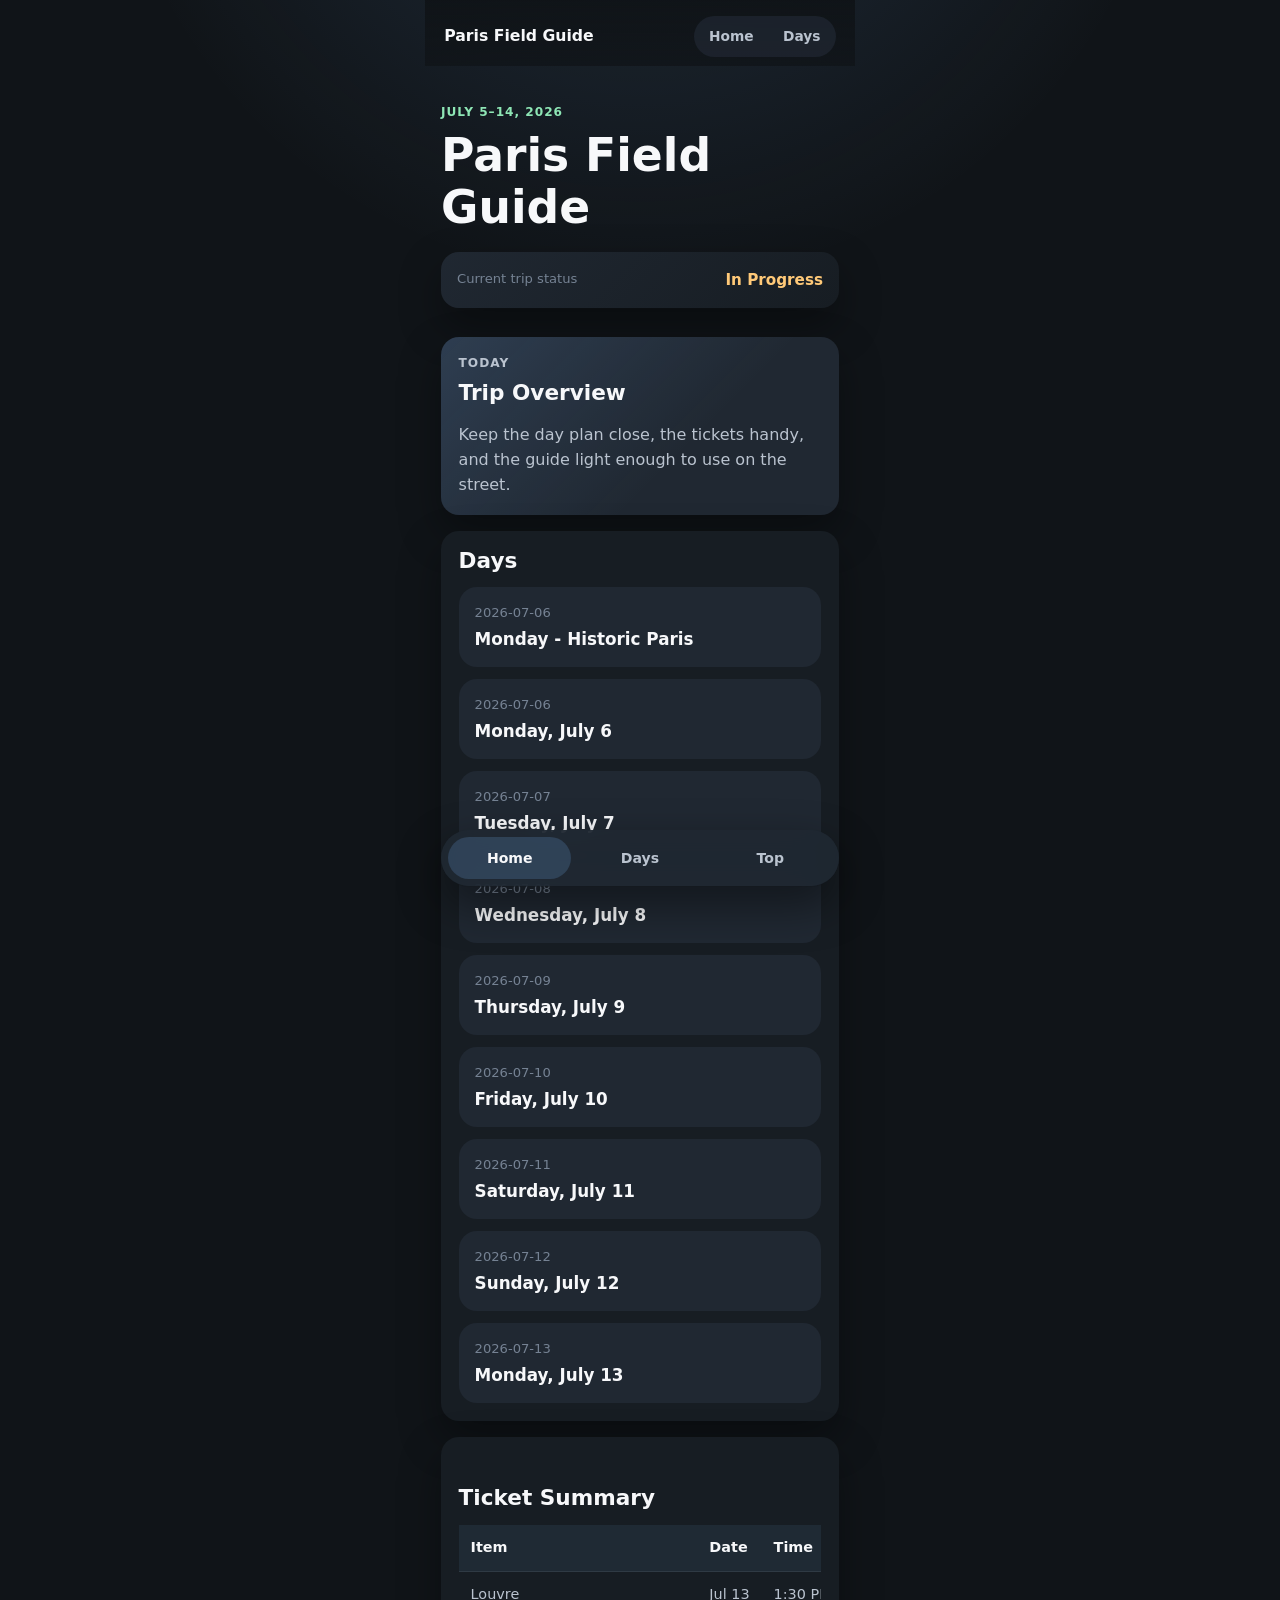
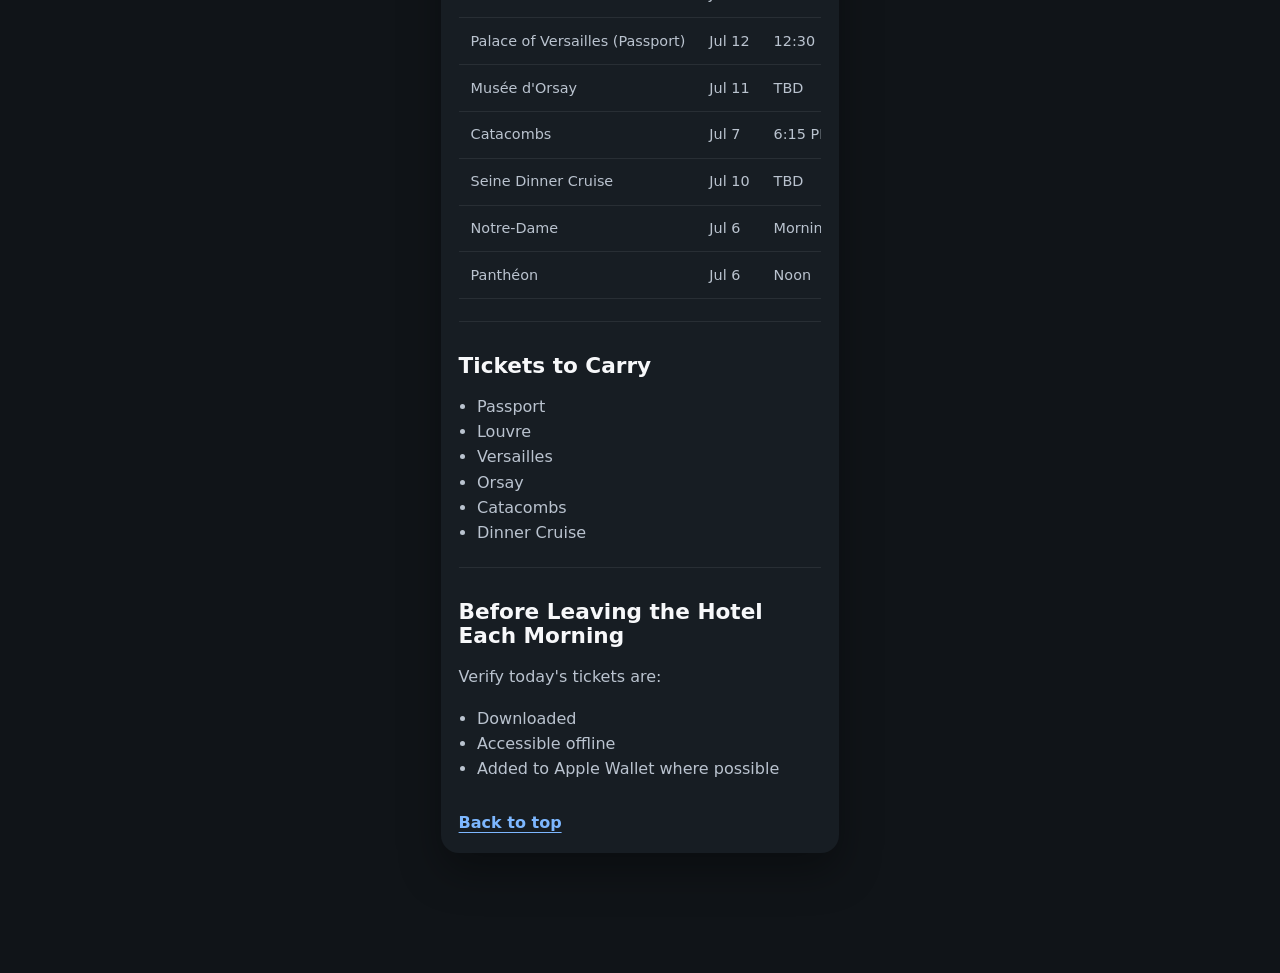
==== docs/index.html @ 7fad208c "Generate first mobile-first Field Guide website" ====
<!doctype html>
<html lang="en">
  <head>
    <meta charset="utf-8">
    <meta name="viewport" content="width=device-width, initial-scale=1">
    <title>Paris Field Guide</title>
    <link rel="stylesheet" href="assets/style.css">
  </head>
  <body>
    <header class="site-header">
      <a class="brand" href="index.html">Paris Field Guide</a>
      <nav class="top-nav" aria-label="Primary">
        <a href="index.html">Home</a>
        <a href="index.html#days">Days</a>
      </nav>
    </header>

    <main class="site-main">
<section id="top" class="home-hero">
  <p class="eyebrow">July 5–14, 2026</p>
  <h1>Paris Field Guide</h1>
  <div class="status-card">
    <span>Current trip status</span>
    <strong>In Progress</strong>
  </div>
</section>

<section class="today-card" aria-labelledby="today-heading">
  <p class="eyebrow">Today</p>
  <h2 id="today-heading">Trip Overview</h2>
  <p>Keep the day plan close, the tickets handy, and the guide light enough to use on the street.</p>
</section>

<section id="days" class="panel">
  <div class="section-heading">
    <h2>Days</h2>
  </div>
  <ol class="day-list">
    <li>
      <a class="day-link" href="days/2026-07-05.html">
        <span>2026-07-06</span>
        <strong>Monday - Historic Paris</strong>
      </a>
    </li>
    <li>
      <a class="day-link" href="days/2026-07-06.html">
        <span>2026-07-06</span>
        <strong>Monday, July 6</strong>
      </a>
    </li>
    <li>
      <a class="day-link" href="days/2026-07-07.html">
        <span>2026-07-07</span>
        <strong>Tuesday, July 7</strong>
      </a>
    </li>
    <li>
      <a class="day-link" href="days/2026-07-08.html">
        <span>2026-07-08</span>
        <strong>Wednesday, July 8</strong>
      </a>
    </li>
    <li>
      <a class="day-link" href="days/2026-07-09.html">
        <span>2026-07-09</span>
        <strong>Thursday, July 9</strong>
      </a>
    </li>
    <li>
      <a class="day-link" href="days/2026-07-10.html">
        <span>2026-07-10</span>
        <strong>Friday, July 10</strong>
      </a>
    </li>
    <li>
      <a class="day-link" href="days/2026-07-11.html">
        <span>2026-07-11</span>
        <strong>Saturday, July 11</strong>
      </a>
    </li>
    <li>
      <a class="day-link" href="days/2026-07-12.html">
        <span>2026-07-12</span>
        <strong>Sunday, July 12</strong>
      </a>
    </li>
    <li>
      <a class="day-link" href="days/2026-07-13.html">
        <span>2026-07-13</span>
        <strong>Monday, July 13</strong>
      </a>
    </li>
  </ol>
</section>

<section class="panel ticket-summary" aria-labelledby="ticket-summary-heading">
  <div class="section-heading">
    <h2 id="ticket-summary-heading">Ticket Summary</h2>
  </div>
  <h1>Tickets</h1>
<table>
<thead>
<tr>
<th>Item</th>
<th>Date</th>
<th>Time</th>
<th>Status</th>
<th>Notes</th>
</tr>
</thead>
<tbody>
<tr>
<td>Louvre</td>
<td>Jul 13</td>
<td>1:30 PM</td>
<td>✅ Purchased</td>
<td></td>
</tr>
<tr>
<td>Palace of Versailles (Passport)</td>
<td>Jul 12</td>
<td>12:30 PM</td>
<td>✅ Purchased</td>
<td></td>
</tr>
<tr>
<td>Musée d'Orsay</td>
<td>Jul 11</td>
<td>TBD</td>
<td>✅ Purchased</td>
<td></td>
</tr>
<tr>
<td>Catacombs</td>
<td>Jul 7</td>
<td>6:15 PM</td>
<td>✅ Purchased</td>
<td></td>
</tr>
<tr>
<td>Seine Dinner Cruise</td>
<td>Jul 10</td>
<td>TBD</td>
<td>✅ Purchased</td>
<td>Non-refundable</td>
</tr>
<tr>
<td>Notre-Dame</td>
<td>Jul 6</td>
<td>Morning</td>
<td>⏳ Reserve if available</td>
<td>Free reservation opens closer to visit</td>
</tr>
<tr>
<td>Panthéon</td>
<td>Jul 6</td>
<td>Noon</td>
<td>⏳ Optional</td>
<td>Can purchase online or on arrival</td>
</tr>
</tbody>
</table>
<hr />
<h2>Tickets to Carry</h2>
<ul>
<li>Passport</li>
<li>Louvre</li>
<li>Versailles</li>
<li>Orsay</li>
<li>Catacombs</li>
<li>Dinner Cruise</li>
</ul>
<hr />
<h2>Before Leaving the Hotel Each Morning</h2>
<p>Verify today's tickets are:</p>
<ul>
<li>Downloaded</li>
<li>Accessible offline</li>
<li>Added to Apple Wallet where possible</li>
</ul>

  <a class="text-link" href="#top">Back to top</a>
</section>
    </main>

    <nav class="bottom-nav" aria-label="Bottom navigation">
      <a href="index.html" aria-current="page">
        <span>Home</span>
      </a>
      <a href="index.html#days">
        <span>Days</span>
      </a>
      <a href="#top">Top</a>
    </nav>
  </body>
</html>
---- docs/assets/style.css ----
:root {
  color-scheme: dark;
  --background: #101418;
  --surface: #171D23;
  --surface-elevated: #202832;
  --text: #F7F8FA;
  --secondary: #BAC3CF;
  --muted: #758293;
  --accent: #7DB7FF;
  --green: #8EE6B5;
  --orange: #FFC978;
  --hairline: rgba(186, 195, 207, 0.1);
  --shadow: rgba(0, 0, 0, 0.34);
}

* {
  box-sizing: border-box;
}

html {
  background: var(--background);
  color: var(--text);
  font-family: Inter, system-ui, -apple-system, BlinkMacSystemFont, "Segoe UI", sans-serif;
  letter-spacing: 0;
}

body {
  margin: 0;
  min-height: 100vh;
  background:
    radial-gradient(circle at 50% -12rem, rgba(125, 183, 255, 0.18), transparent 26rem),
    var(--background);
  color: var(--text);
  line-height: 1.58;
}

a {
  color: var(--accent);
  text-decoration-thickness: 0.08em;
  text-underline-offset: 0.22em;
}

a:hover {
  color: var(--text);
}

.site-header {
  position: sticky;
  top: 0;
  z-index: 10;
  display: flex;
  align-items: center;
  justify-content: space-between;
  gap: 1rem;
  width: min(100%, 430px);
  margin: 0 auto;
  padding: 1rem 1.2rem 0.6rem;
  background: linear-gradient(180deg, rgba(16, 20, 24, 0.98), rgba(16, 20, 24, 0.78));
  backdrop-filter: blur(18px);
}

.brand {
  color: var(--text);
  font-size: 0.98rem;
  font-weight: 760;
  text-decoration: none;
}

.top-nav {
  display: flex;
  align-items: center;
  gap: 0.4rem;
  padding: 0.24rem;
  border-radius: 999px;
  background: rgba(32, 40, 50, 0.72);
}

.top-nav a {
  min-height: 2rem;
  padding: 0.36rem 0.72rem;
  border-radius: 999px;
  color: var(--secondary);
  font-size: 0.86rem;
  font-weight: 680;
  text-decoration: none;
}

.top-nav a:hover {
  background: rgba(125, 183, 255, 0.12);
  color: var(--text);
}

.site-main {
  width: min(100%, 430px);
  margin: 0 auto;
  padding: 0.9rem 1rem 6.5rem;
}

.home-hero {
  padding: 1.2rem 0 0.8rem;
}

.eyebrow {
  margin: 0 0 0.5rem;
  color: var(--green);
  font-size: 0.76rem;
  font-weight: 780;
  letter-spacing: 0.08em;
  text-transform: uppercase;
}

h1,
h2,
h3 {
  line-height: 1.12;
}

h1 {
  margin: 0;
  font-size: 2.85rem;
  letter-spacing: 0;
}

h2 {
  margin: 0 0 0.9rem;
  font-size: 1.35rem;
}

h3 {
  margin: 1.45rem 0 0.5rem;
  font-size: 1.05rem;
}

.status-card,
.today-card,
.panel,
.page {
  border-radius: 18px;
  background: var(--surface);
  box-shadow: 0 18px 42px var(--shadow);
}

.status-card {
  display: flex;
  align-items: center;
  justify-content: space-between;
  gap: 1rem;
  margin-top: 1.2rem;
  padding: 1rem;
  background: linear-gradient(135deg, rgba(32, 40, 50, 0.98), rgba(23, 29, 35, 0.98));
}

.status-card span,
.day-link span {
  color: var(--muted);
  font-size: 0.82rem;
}

.status-card strong {
  color: var(--orange);
  font-size: 0.95rem;
}

.today-card,
.panel,
.page {
  margin: 1rem 0;
  padding: 1.1rem;
}

.today-card {
  background:
    linear-gradient(135deg, rgba(125, 183, 255, 0.15), transparent 62%),
    var(--surface-elevated);
}

.today-card p:last-child {
  margin-bottom: 0;
}

.section-heading {
  display: flex;
  align-items: baseline;
  justify-content: space-between;
  gap: 1rem;
}

.day-list {
  display: grid;
  gap: 0.75rem;
  margin: 0;
  padding: 0;
  list-style: none;
}

.day-link {
  display: grid;
  gap: 0.2rem;
  min-height: 5rem;
  padding: 1rem;
  border-radius: 18px;
  background: var(--surface-elevated);
  color: var(--text);
  text-decoration: none;
}

.day-link strong {
  color: var(--text);
  font-size: 1.05rem;
  line-height: 1.25;
}

.day-link:hover {
  transform: translateY(-1px);
  background: rgba(32, 40, 50, 0.86);
}

.page {
  padding: 1.15rem;
}

.page-header {
  padding-bottom: 1rem;
}

.page-header h1 {
  font-size: 2.1rem;
}

.day-nav {
  display: grid;
  grid-template-columns: repeat(3, 1fr);
  gap: 0.55rem;
  margin: 0 0 1.15rem;
}

.day-nav a,
.day-nav span {
  min-height: 2.8rem;
  display: inline-flex;
  align-items: center;
  justify-content: center;
  border-radius: 999px;
  color: var(--text);
  font-size: 0.85rem;
  font-weight: 720;
  text-decoration: none;
}

.day-nav a {
  background: rgba(125, 183, 255, 0.14);
}

.day-nav span {
  color: var(--muted);
  background: rgba(117, 130, 147, 0.1);
}

.day-nav a:hover {
  background: rgba(125, 183, 255, 0.24);
}

.markdown-body,
.ticket-summary {
  overflow-wrap: anywhere;
}

.markdown-body h1 {
  margin-top: 0;
  font-size: 1.6rem;
}

.ticket-summary h1 {
  display: none;
}

.markdown-body h2,
.ticket-summary h2 {
  margin-top: 1.7rem;
  padding-top: 0.3rem;
}

.markdown-body p,
.markdown-body li,
.ticket-summary p,
.ticket-summary li,
.today-card p {
  color: var(--secondary);
}

.markdown-body strong,
.ticket-summary strong {
  color: var(--text);
}

.markdown-body ul,
.ticket-summary ul {
  padding-left: 1.15rem;
}

hr {
  height: 1px;
  margin: 1.35rem 0;
  border: 0;
  background: var(--hairline);
}

table {
  display: block;
  width: 100%;
  overflow-x: auto;
  border-collapse: separate;
  border-spacing: 0;
  font-size: 0.9rem;
}

th,
td {
  padding: 0.72rem 0.75rem;
  border-bottom: 1px solid var(--hairline);
  text-align: left;
  vertical-align: top;
  white-space: nowrap;
}

th {
  color: var(--text);
  font-weight: 740;
  background: rgba(125, 183, 255, 0.08);
}

td {
  color: var(--secondary);
}

blockquote {
  margin: 1rem 0;
  padding: 0.9rem 1rem;
  border-radius: 14px;
  color: var(--secondary);
  background: rgba(255, 201, 120, 0.1);
}

code {
  padding: 0.12rem 0.3rem;
  border-radius: 6px;
  background: rgba(186, 195, 207, 0.12);
  color: var(--text);
}

.text-link {
  display: inline-flex;
  margin-top: 0.8rem;
  font-weight: 720;
}

.bottom-nav {
  position: fixed;
  right: 0.85rem;
  bottom: 0.85rem;
  left: 0.85rem;
  z-index: 20;
  display: grid;
  grid-template-columns: repeat(3, 1fr);
  gap: 0.45rem;
  width: min(398px, calc(100% - 1.7rem));
  margin: 0 auto;
  padding: 0.45rem;
  border-radius: 999px;
  background: rgba(32, 40, 50, 0.9);
  box-shadow: 0 18px 45px rgba(0, 0, 0, 0.46);
  backdrop-filter: blur(18px);
}

.bottom-nav a {
  min-height: 2.65rem;
  display: inline-flex;
  align-items: center;
  justify-content: center;
  border-radius: 999px;
  color: var(--secondary);
  font-size: 0.88rem;
  font-weight: 760;
  text-decoration: none;
}

.bottom-nav a:hover,
.bottom-nav a[aria-current="page"] {
  background: rgba(125, 183, 255, 0.18);
  color: var(--text);
}

@media (min-width: 720px) {
  body {
    background:
      radial-gradient(circle at 50% -16rem, rgba(125, 183, 255, 0.16), transparent 34rem),
      var(--background);
  }

  .site-header,
  .site-main {
    width: min(430px, 100%);
  }

  .site-main {
    padding-top: 1.1rem;
  }
}
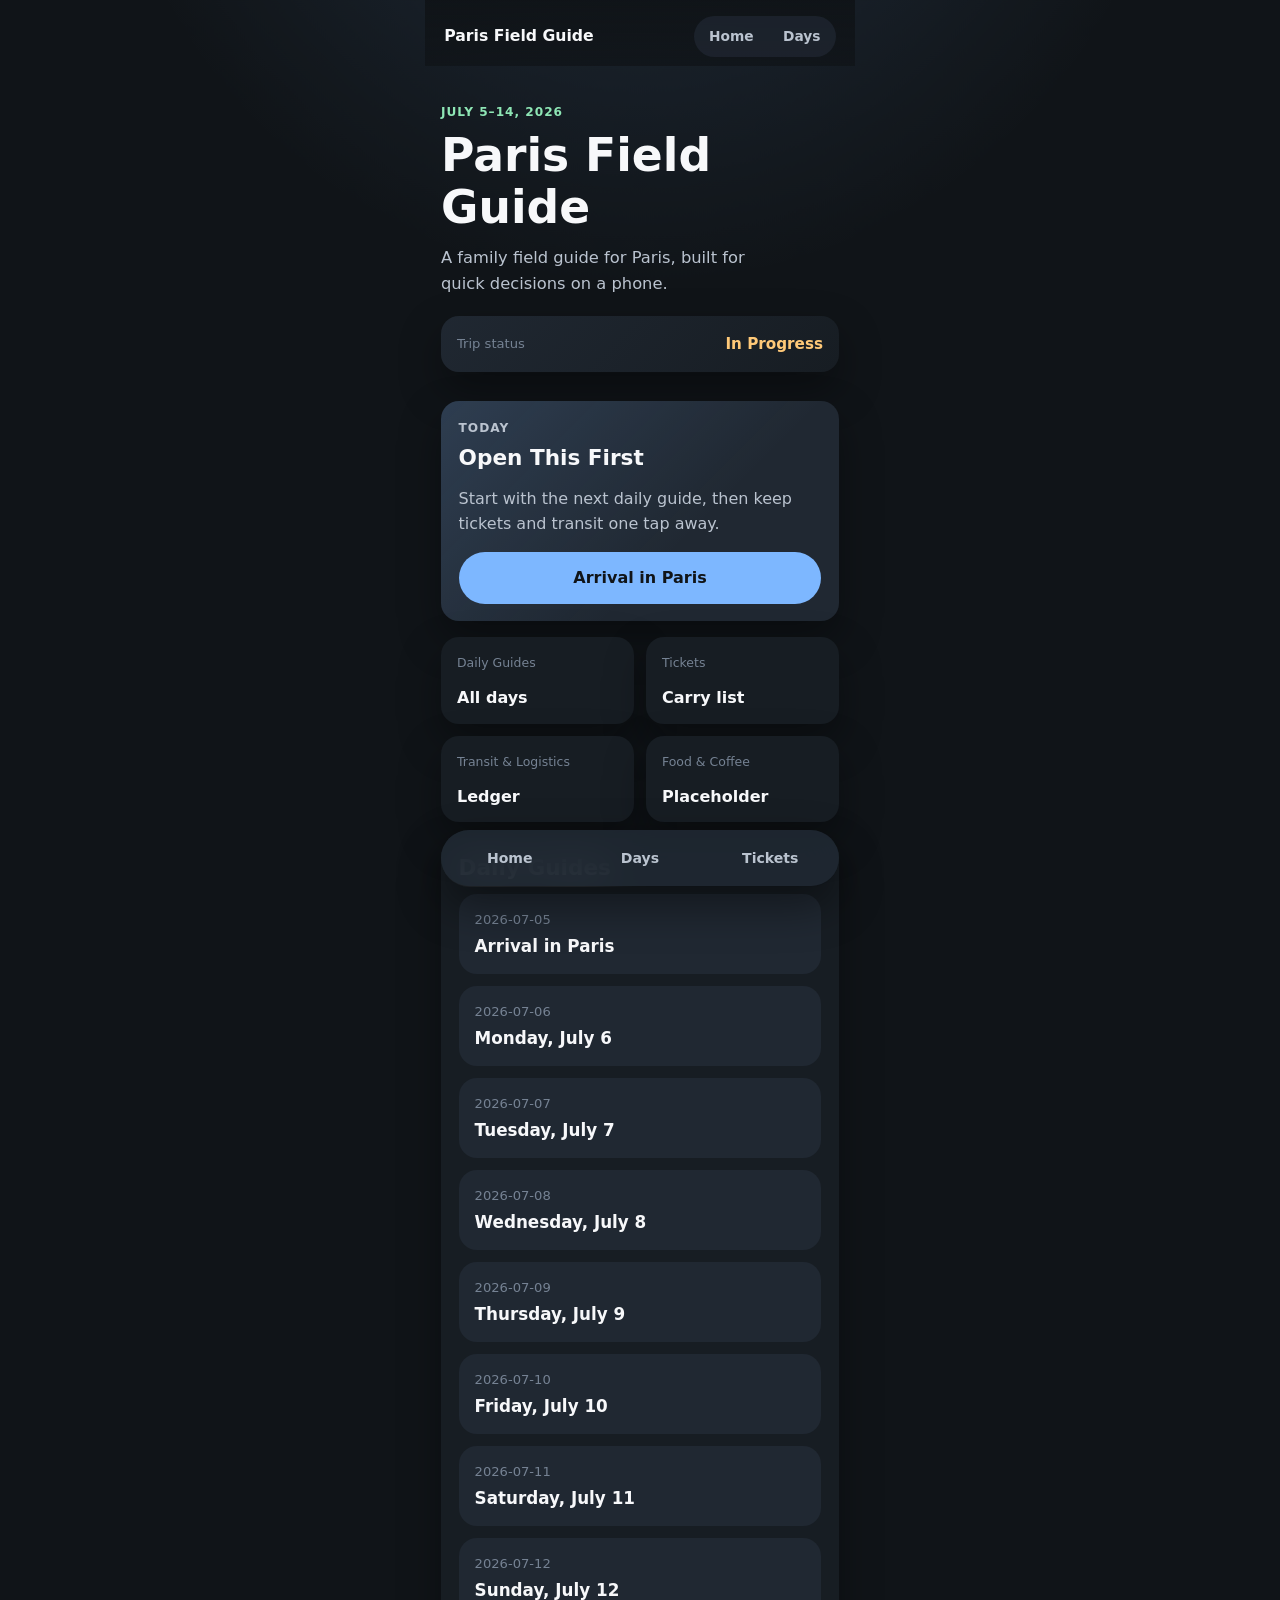
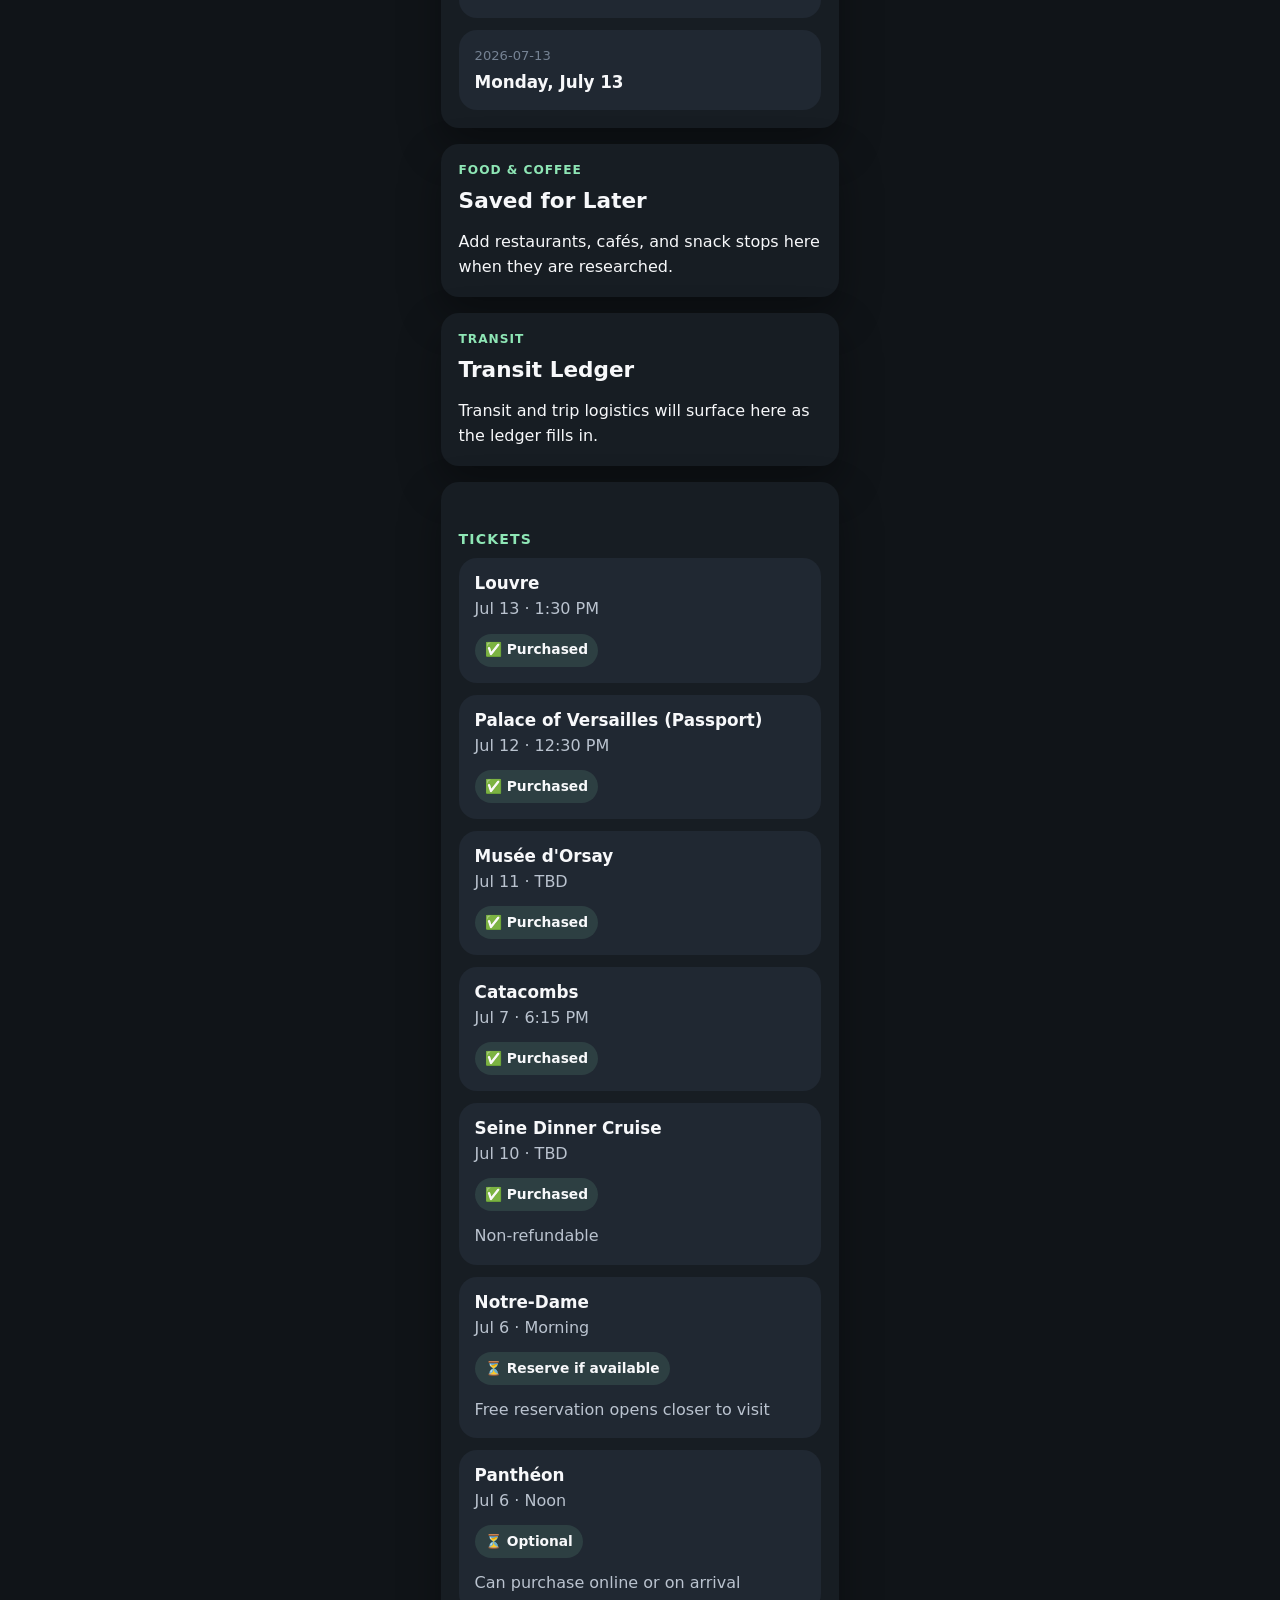
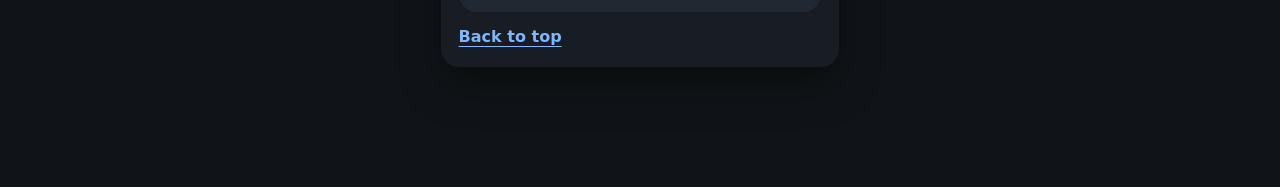
==== commit 7e65a3d7: "Stabilize July 6 field guide layout" ====
--- a/docs/index.html
+++ b/docs/index.html
@@ -4,14 +4,23 @@
     <meta charset="utf-8">
     <meta name="viewport" content="width=device-width, initial-scale=1">
     <title>Paris Field Guide</title>
-    <link rel="stylesheet" href="assets/style.css">
+    <link rel="stylesheet" href="assets/css/style.css">
   </head>
+
   <body>
     <header class="site-header">
       <a class="brand" href="index.html">Paris Field Guide</a>
+
       <nav class="top-nav" aria-label="Primary">
-        <a href="index.html">Home</a>
-        <a href="index.html#days">Days</a>
+        <a href="index.html"
+>
+          Home
+        </a>
+
+        <a href="index.html#days"
+>
+          Days
+        </a>
       </nav>
     </header>
 
@@ -19,27 +28,48 @@
 <section id="top" class="home-hero">
   <p class="eyebrow">July 5–14, 2026</p>
   <h1>Paris Field Guide</h1>
-  <div class="status-card">
-    <span>Current trip status</span>
+  <p class="hero-copy">A family field guide for Paris, built for quick decisions on a phone.</p>
+  <div class="status-card" aria-label="Current trip status">
+    <span>Trip status</span>
     <strong>In Progress</strong>
   </div>
 </section>
 
-<section class="today-card" aria-labelledby="today-heading">
+<section id="today" class="today-card" aria-labelledby="today-heading">
   <p class="eyebrow">Today</p>
-  <h2 id="today-heading">Trip Overview</h2>
-  <p>Keep the day plan close, the tickets handy, and the guide light enough to use on the street.</p>
+  <h2 id="today-heading">Open This First</h2>
+  <p>Start with the next daily guide, then keep tickets and transit one tap away.</p>
+  <a class="primary-action" href="days/2026-07-05.html">Arrival in Paris</a>
+</section>
+
+<section class="quick-grid" aria-label="Guide shortcuts">
+  <a class="quick-card" href="#days">
+    <span>Daily Guides</span>
+    <strong>All days</strong>
+  </a>
+  <a class="quick-card" href="#tickets">
+    <span>Tickets</span>
+    <strong>Carry list</strong>
+  </a>
+  <a class="quick-card" href="#transit">
+    <span>Transit & Logistics</span>
+    <strong>Ledger</strong>
+  </a>
+  <a class="quick-card" href="#food-coffee">
+    <span>Food & Coffee</span>
+    <strong>Placeholder</strong>
+  </a>
 </section>
 
 <section id="days" class="panel">
   <div class="section-heading">
-    <h2>Days</h2>
+    <h2>Daily Guides</h2>
   </div>
   <ol class="day-list">
     <li>
       <a class="day-link" href="days/2026-07-05.html">
-        <span>2026-07-06</span>
-        <strong>Monday - Historic Paris</strong>
+        <span>2026-07-05</span>
+        <strong>Arrival in Paris</strong>
       </a>
     </li>
     <li>
@@ -93,104 +123,95 @@
   </ol>
 </section>
 
-<section class="panel ticket-summary" aria-labelledby="ticket-summary-heading">
+<section id="food-coffee" class="panel placeholder-panel" aria-labelledby="food-coffee-heading">
+  <p class="eyebrow">Food & Coffee</p>
+  <h2 id="food-coffee-heading">Saved for Later</h2>
+  <p>Add restaurants, cafés, and snack stops here when they are researched.</p>
+</section>
+
+<section id="transit" class="panel placeholder-panel" aria-labelledby="transit-heading">
+  <p class="eyebrow">Transit</p>
+  <h2 id="transit-heading">Transit Ledger</h2>
+  <p>Transit and trip logistics will surface here as the ledger fills in.</p>
+</section>
+
+<section id="tickets" class="panel ticket-summary" aria-labelledby="ticket-summary-heading">
   <div class="section-heading">
-    <h2 id="ticket-summary-heading">Ticket Summary</h2>
-  </div>
-  <h1>Tickets</h1>
-<table>
-<thead>
-<tr>
-<th>Item</th>
-<th>Date</th>
-<th>Time</th>
-<th>Status</th>
-<th>Notes</th>
-</tr>
-</thead>
-<tbody>
-<tr>
-<td>Louvre</td>
-<td>Jul 13</td>
-<td>1:30 PM</td>
-<td>✅ Purchased</td>
-<td></td>
-</tr>
-<tr>
-<td>Palace of Versailles (Passport)</td>
-<td>Jul 12</td>
-<td>12:30 PM</td>
-<td>✅ Purchased</td>
-<td></td>
-</tr>
-<tr>
-<td>Musée d'Orsay</td>
-<td>Jul 11</td>
-<td>TBD</td>
-<td>✅ Purchased</td>
-<td></td>
-</tr>
-<tr>
-<td>Catacombs</td>
-<td>Jul 7</td>
-<td>6:15 PM</td>
-<td>✅ Purchased</td>
-<td></td>
-</tr>
-<tr>
-<td>Seine Dinner Cruise</td>
-<td>Jul 10</td>
-<td>TBD</td>
-<td>✅ Purchased</td>
-<td>Non-refundable</td>
-</tr>
-<tr>
-<td>Notre-Dame</td>
-<td>Jul 6</td>
-<td>Morning</td>
-<td>⏳ Reserve if available</td>
-<td>Free reservation opens closer to visit</td>
-</tr>
-<tr>
-<td>Panthéon</td>
-<td>Jul 6</td>
-<td>Noon</td>
-<td>⏳ Optional</td>
-<td>Can purchase online or on arrival</td>
-</tr>
-</tbody>
-</table>
-<hr />
-<h2>Tickets to Carry</h2>
-<ul>
-<li>Passport</li>
-<li>Louvre</li>
-<li>Versailles</li>
-<li>Orsay</li>
-<li>Catacombs</li>
-<li>Dinner Cruise</li>
-</ul>
-<hr />
-<h2>Before Leaving the Hotel Each Morning</h2>
-<p>Verify today's tickets are:</p>
-<ul>
-<li>Downloaded</li>
-<li>Accessible offline</li>
-<li>Added to Apple Wallet where possible</li>
-</ul>
-
+    <h2 id="ticket-summary-heading">Tickets</h2>
+  </div>
+  <div class="ticket-list">
+    <article class="ticket-card">
+      <div>
+        <h3>Louvre</h3>
+        <p>Jul 13 · 1:30 PM</p>
+      </div>
+      <strong>✅ Purchased</strong>
+    </article>
+    <article class="ticket-card">
+      <div>
+        <h3>Palace of Versailles (Passport)</h3>
+        <p>Jul 12 · 12:30 PM</p>
+      </div>
+      <strong>✅ Purchased</strong>
+    </article>
+    <article class="ticket-card">
+      <div>
+        <h3>Musée d&#39;Orsay</h3>
+        <p>Jul 11 · TBD</p>
+      </div>
+      <strong>✅ Purchased</strong>
+    </article>
+    <article class="ticket-card">
+      <div>
+        <h3>Catacombs</h3>
+        <p>Jul 7 · 6:15 PM</p>
+      </div>
+      <strong>✅ Purchased</strong>
+    </article>
+    <article class="ticket-card">
+      <div>
+        <h3>Seine Dinner Cruise</h3>
+        <p>Jul 10 · TBD</p>
+      </div>
+      <strong>✅ Purchased</strong>
+      <p class="ticket-note">Non-refundable</p>
+    </article>
+    <article class="ticket-card">
+      <div>
+        <h3>Notre-Dame</h3>
+        <p>Jul 6 · Morning</p>
+      </div>
+      <strong>⏳ Reserve if available</strong>
+      <p class="ticket-note">Free reservation opens closer to visit</p>
+    </article>
+    <article class="ticket-card">
+      <div>
+        <h3>Panthéon</h3>
+        <p>Jul 6 · Noon</p>
+      </div>
+      <strong>⏳ Optional</strong>
+      <p class="ticket-note">Can purchase online or on arrival</p>
+    </article>
+  </div>
   <a class="text-link" href="#top">Back to top</a>
 </section>
     </main>
 
     <nav class="bottom-nav" aria-label="Bottom navigation">
-      <a href="index.html" aria-current="page">
+      <a href="index.html"
+>
         <span>Home</span>
       </a>
-      <a href="index.html#days">
+
+      <a href="index.html#days"
+>
         <span>Days</span>
       </a>
-      <a href="#top">Top</a>
+
+      <a href="index.html#tickets"
+>
+        <span>Tickets</span>
+      </a>
     </nav>
   </body>
 </html>
--- a/docs/assets/css/style.css
+++ b/docs/assets/css/style.css
@@ -0,0 +1,880 @@
+:root {
+  color-scheme: dark;
+  --background: #101418;
+  --surface: #171D23;
+  --surface-elevated: #202832;
+  --text: #F7F8FA;
+  --secondary: #BAC3CF;
+  --muted: #758293;
+  --accent: #7DB7FF;
+  --green: #8EE6B5;
+  --orange: #FFC978;
+  --error: #F26D6D;
+  --hairline: rgba(186, 195, 207, 0.1);
+  --shadow: rgba(0, 0, 0, 0.34);
+}
+
+* {
+  box-sizing: border-box;
+}
+
+html {
+  background: var(--background);
+  color: var(--text);
+  font-family: Inter, system-ui, -apple-system, BlinkMacSystemFont, "Segoe UI", sans-serif;
+  letter-spacing: 0;
+}
+
+body {
+  margin: 0;
+  min-height: 100vh;
+  background:
+    radial-gradient(circle at 50% -12rem, rgba(125, 183, 255, 0.18), transparent 26rem),
+    var(--background);
+  color: var(--text);
+  line-height: 1.58;
+}
+
+a,
+a:visited {
+  color: var(--accent);
+  text-decoration-thickness: 0.08em;
+  text-underline-offset: 0.22em;
+}
+
+a:hover,
+a:active {
+  color: var(--text);
+}
+
+.site-header {
+  position: sticky;
+  top: 0;
+  z-index: 10;
+  display: flex;
+  align-items: center;
+  justify-content: space-between;
+  gap: 1rem;
+  width: min(100%, 430px);
+  margin: 0 auto;
+  padding: 1rem 1.2rem 0.6rem;
+  background: linear-gradient(180deg, rgba(16, 20, 24, 0.98), rgba(16, 20, 24, 0.78));
+  backdrop-filter: blur(18px);
+}
+
+.brand {
+  color: var(--text);
+  font-size: 0.98rem;
+  font-weight: 760;
+  text-decoration: none;
+}
+
+.top-nav {
+  display: none;
+  align-items: center;
+  gap: 0.4rem;
+  padding: 0.24rem;
+  border-radius: 999px;
+  background: rgba(32, 40, 50, 0.72);
+}
+
+.top-nav a {
+  min-height: 2rem;
+  padding: 0.36rem 0.72rem;
+  border-radius: 999px;
+  color: var(--secondary);
+  font-size: 0.86rem;
+  font-weight: 680;
+  text-decoration: none;
+}
+
+.top-nav a:hover {
+  background: rgba(125, 183, 255, 0.12);
+  color: var(--text);
+}
+
+.site-main {
+  width: min(100%, 430px);
+  margin: 0 auto;
+  padding: 0.9rem 1rem 6.5rem;
+}
+
+.home-hero {
+  padding: 1.2rem 0 0.8rem;
+}
+
+.hero-copy {
+  margin: 0.8rem 0 0;
+  max-width: 20rem;
+  color: var(--secondary);
+  font-size: 1.02rem;
+}
+
+.eyebrow {
+  margin: 0 0 0.5rem;
+  color: var(--green);
+  font-size: 0.76rem;
+  font-weight: 780;
+  letter-spacing: 0.08em;
+  text-transform: uppercase;
+}
+
+h1,
+h2,
+h3 {
+  line-height: 1.12;
+}
+
+h1 {
+  margin: 0;
+  font-size: 2.85rem;
+  letter-spacing: 0;
+}
+
+h2 {
+  margin: 0 0 0.9rem;
+  font-size: 1.35rem;
+}
+
+h3 {
+  margin: 1.45rem 0 0.5rem;
+  font-size: 1.05rem;
+}
+
+.status-card,
+.today-card,
+.panel,
+.page {
+  border-radius: 18px;
+  background: var(--surface);
+  box-shadow: 0 18px 42px var(--shadow);
+}
+
+.status-card {
+  display: flex;
+  align-items: center;
+  justify-content: space-between;
+  gap: 1rem;
+  margin-top: 1.2rem;
+  padding: 1rem;
+  background: linear-gradient(135deg, rgba(32, 40, 50, 0.98), rgba(23, 29, 35, 0.98));
+}
+
+.status-card span,
+.day-link span {
+  color: var(--muted);
+  font-size: 0.82rem;
+}
+
+.status-card strong {
+  color: var(--orange);
+  font-size: 0.95rem;
+}
+
+.today-card,
+.panel,
+.page {
+  margin: 1rem 0;
+  padding: 1.1rem;
+}
+
+.today-card {
+  background:
+    linear-gradient(135deg, rgba(125, 183, 255, 0.15), transparent 62%),
+    var(--surface-elevated);
+}
+
+.today-card p:last-child {
+  margin-bottom: 1rem;
+}
+
+.primary-action {
+  display: flex;
+  align-items: center;
+  justify-content: center;
+  min-height: 3.2rem;
+  margin-top: 1rem;
+  border-radius: 999px;
+  background: var(--accent);
+  color: #101418;
+  font-weight: 820;
+  text-decoration: none;
+}
+
+.primary-action:hover {
+  color: #101418;
+  filter: brightness(1.06);
+}
+
+.quick-grid {
+  display: grid;
+  grid-template-columns: repeat(2, minmax(0, 1fr));
+  gap: 0.75rem;
+  margin: 1rem 0;
+}
+
+.quick-card {
+  display: grid;
+  gap: 0.2rem;
+  min-height: 5.4rem;
+  padding: 1rem;
+  border-radius: 18px;
+  background: var(--surface);
+  color: var(--text);
+  text-decoration: none;
+  box-shadow: 0 18px 42px var(--shadow);
+}
+
+.quick-card span {
+  color: var(--muted);
+  font-size: 0.78rem;
+}
+
+.quick-card strong {
+  align-self: end;
+  font-size: 1rem;
+  line-height: 1.2;
+}
+
+.quick-card:hover {
+  background: var(--surface-elevated);
+}
+
+.section-heading {
+  display: flex;
+  align-items: baseline;
+  justify-content: space-between;
+  gap: 1rem;
+}
+
+.day-list {
+  display: grid;
+  gap: 0.75rem;
+  margin: 0;
+  padding: 0;
+  list-style: none;
+}
+
+.day-link {
+  display: grid;
+  gap: 0.2rem;
+  min-height: 5rem;
+  padding: 1rem;
+  border-radius: 18px;
+  background: var(--surface-elevated);
+  color: var(--text);
+  text-decoration: none;
+}
+
+.day-link strong {
+  color: var(--text);
+  font-size: 1.05rem;
+  line-height: 1.25;
+}
+
+.day-link:hover {
+  transform: translateY(-1px);
+  background: rgba(32, 40, 50, 0.86);
+}
+
+.page {
+  padding: 1.15rem;
+}
+
+.page-header {
+  padding-bottom: 1rem;
+}
+
+.page-header h1 {
+  font-size: 1.68rem;
+}
+
+.day-nav {
+  display: grid;
+  grid-template-columns: repeat(3, 1fr);
+  gap: 0.35rem;
+  margin: 0 0 0.75rem;
+}
+
+.day-nav a,
+.day-nav span {
+  min-height: 34px;
+  display: inline-flex;
+  align-items: center;
+  justify-content: center;
+  padding: 0 0.25rem;
+  border-radius: 8px;
+  color: var(--muted);
+  font-size: 0.72rem;
+  font-weight: 600;
+  text-decoration: none;
+}
+
+.day-nav a {
+    background: transparent;
+    border: 1px solid var(--hairline);
+}
+
+.day-nav a:hover {
+    background: rgba(125,183,255,.08);
+}
+
+.day-nav span {
+  color: var(--muted);
+  background: rgba(117, 130, 147, 0.06);
+}
+
+.day-nav a:hover {
+  background: rgba(125, 183, 255, 0.14);
+  color: var(--text);
+}
+
+.markdown-body,
+.ticket-summary {
+  overflow-wrap: anywhere;
+}
+
+.markdown-body h1 {
+  margin-top: 0;
+  font-size: 1.6rem;
+}
+
+.ticket-summary h1 {
+  display: none;
+}
+
+.placeholder-panel p:last-child {
+  margin-bottom: 0;
+}
+
+.ticket-list {
+  display: grid;
+  gap: 0.75rem;
+}
+
+.ticket-card {
+  display: grid;
+  gap: 0.75rem;
+  padding: 1rem;
+  border-radius: 18px;
+  background: var(--surface-elevated);
+}
+
+.ticket-card h3 {
+  margin: 0 0 0.2rem;
+}
+
+.ticket-card p {
+  margin: 0;
+  color: var(--muted);
+}
+
+.ticket-card > strong {
+  justify-self: start;
+  padding: 0.35rem 0.65rem;
+  border-radius: 999px;
+  background: rgba(142, 230, 181, 0.12);
+  color: var(--green);
+  font-size: 0.86rem;
+}
+
+.ticket-card .ticket-note {
+  color: var(--secondary);
+}
+
+.today-callout,
+.arrival-flow,
+.driver-card,
+.base-camp-card,
+.emergency-card {
+  margin: 0.85rem 0 1rem;
+  border-radius: 18px;
+  background: var(--surface-elevated);
+}
+
+.today-callout {
+  display: grid;
+  gap: 0.28rem;
+  padding: 0.15rem 0 0.15rem 0.85rem;
+  border-left: 0.18rem solid var(--green);
+  border-radius: 0;
+  background: transparent;
+}
+
+.today-callout strong {
+  color: var(--green);
+  font-size: 0.78rem;
+  font-weight: 820;
+  letter-spacing: 0.08em;
+  text-transform: uppercase;
+}
+
+.today-callout span {
+  color: var(--secondary);
+  line-height: 1.42;
+}
+
+.arrival-flow {
+  padding: 0.82rem 0.95rem;
+}
+
+.arrival-flow ol {
+  display: grid;
+  gap: 0.38rem;
+  margin: 0;
+  padding-left: 1.25rem;
+}
+
+.arrival-flow li {
+  padding-left: 0.1rem;
+}
+
+.driver-card {
+  display: grid;
+  gap: 0.34rem;
+  padding: 1.15rem;
+  background:
+    linear-gradient(135deg, rgba(125, 183, 255, 0.28), rgba(255, 201, 120, 0.08) 70%),
+    var(--surface-elevated);
+  box-shadow: inset 0 0 0 1px rgba(125, 183, 255, 0.24), 0 18px 36px var(--shadow);
+}
+
+.driver-card strong {
+  color: var(--text);
+  font-size: 1.18rem;
+  line-height: 1.2;
+}
+
+.driver-card span {
+  color: var(--secondary);
+  font-size: 1.02rem;
+  line-height: 1.25;
+}
+
+.base-camp-card {
+  display: grid;
+  overflow: hidden;
+}
+
+.kv-row {
+  display: grid;
+  gap: 0.18rem;
+  padding: 0.58rem 0.85rem;
+  border-bottom: 1px solid var(--hairline);
+}
+
+.kv-row:last-child {
+  border-bottom: 0;
+}
+
+.kv-key {
+  color: var(--muted);
+  font-size: 0.68rem;
+  font-weight: 820;
+  letter-spacing: 0.08em;
+  text-transform: uppercase;
+}
+
+.kv-value {
+  color: var(--text);
+  font-size: 0.96rem;
+  line-height: 1.3;
+}
+
+.kv-value a {
+  color: var(--accent);
+  font-weight: 720;
+  text-decoration: none;
+}
+
+.emergency-card {
+  display: grid;
+  gap: 0.2rem;
+  padding: 0.95rem 1rem;
+  border-left: 0.24rem solid var(--error);
+}
+
+.emergency-label {
+  color: var(--secondary);
+  font-size: 0.9rem;
+  line-height: 1.25;
+}
+
+.emergency-card strong {
+  color: var(--text);
+  font-size: 2.35rem;
+  font-weight: 860;
+  line-height: 1;
+}
+
+.emergency-note {
+  color: var(--muted);
+  font-size: 0.9rem;
+  line-height: 1.35;
+}
+
+.markdown-body h2,
+.ticket-summary h2 {
+  margin: 1.55rem 0 0.7rem;
+  padding-top: 0.45rem;
+  color: var(--green);
+  font-size: 0.88rem;
+  font-weight: 840;
+  letter-spacing: 0.08em;
+  text-transform: uppercase;
+}
+
+.markdown-body > h2:first-child {
+  margin: 1.35rem 0 0.85rem;
+  color: var(--text);
+  font-size: 1.4rem;
+  font-weight: 760;
+  letter-spacing: 0;
+  text-transform: none;
+}
+
+.markdown-body h3 {
+  margin: 1.1rem 0 0.55rem;
+  color: var(--text);
+  font-size: 1.28rem;
+  line-height: 1.16;
+}
+
+.markdown-body h3 + p {
+  display: inline-flex;
+  max-width: 100%;
+  margin: 0 0 0.65rem;
+  padding: 0.42rem 0.62rem;
+  border-radius: 999px;
+  background: rgba(125, 183, 255, 0.12);
+  color: var(--secondary);
+  font-size: 0.88rem;
+  line-height: 1.25;
+}
+
+.markdown-body h3 + p strong {
+  color: var(--text);
+}
+
+.markdown-body p {
+  margin: 0.72rem 0;
+}
+
+.markdown-body p,
+.markdown-body li,
+.ticket-summary p,
+.ticket-summary li,
+.today-card p {
+  color: var(--secondary);
+}
+
+.markdown-body strong,
+.ticket-summary strong {
+  color: var(--text);
+}
+
+.markdown-body ul,
+.ticket-summary ul {
+  padding-left: 1.15rem;
+}
+
+.markdown-body p:has(+ ul) {
+  margin: 0.9rem 0 0.45rem;
+  color: var(--muted);
+  font-size: 0.72rem;
+  font-weight: 820;
+  letter-spacing: 0.08em;
+  text-transform: uppercase;
+}
+
+.markdown-body ul:has(a) {
+  display: flex;
+  flex-wrap: wrap;
+  gap: 0.45rem;
+  margin: 0.45rem 0 0.85rem;
+  padding: 0;
+  list-style: none;
+}
+
+.markdown-body ul:has(a) li {
+  margin: 0;
+}
+
+.markdown-body ul:has(a) a {
+  display: inline-flex;
+  align-items: center;
+  min-height: 2.45rem;
+  padding: 0.48rem 0.72rem;
+  border-radius: 999px;
+  background: rgba(125, 183, 255, 0.13);
+  color: var(--text);
+  font-size: 0.86rem;
+  font-weight: 760;
+  line-height: 1.15;
+  text-decoration: none;
+}
+
+.markdown-body ul:has(a) a:hover {
+  background: rgba(125, 183, 255, 0.24);
+}
+
+.markdown-body p + ul:not(:has(a)) {
+  display: grid;
+  gap: 0.42rem;
+  margin: 0.45rem 0 0.95rem;
+  padding: 0.72rem 0.85rem;
+  border-radius: 16px;
+  background: rgba(32, 40, 50, 0.7);
+  list-style-position: inside;
+}
+
+.markdown-body p + ul:not(:has(a)) li {
+  color: var(--secondary);
+  line-height: 1.36;
+}
+
+.markdown-body p + ul:not(:has(a)) li::marker {
+  color: var(--accent);
+}
+
+.field-stop {
+  margin: 0.55rem 0 1rem;
+  color: var(--secondary);
+}
+
+.field-nav {
+  display: flex;
+  flex-wrap: wrap;
+  align-items: center;
+  gap: 0.35rem;
+  margin: 0 0 0.75rem;
+  color: var(--muted);
+  font-size: 0.9rem;
+  line-height: 1.35;
+}
+
+.field-nav a {
+  color: var(--accent);
+  font-weight: 680;
+  text-decoration: none;
+}
+
+.field-nav a:hover {
+  color: var(--text);
+}
+
+.field-orientation {
+  margin: 0 0 0.85rem;
+  color: var(--secondary);
+}
+
+.field-facts {
+  display: grid;
+  gap: 0.34rem;
+  margin: 0.85rem 0;
+}
+
+.field-facts {
+  display: grid;
+  gap: 0.75rem;
+  margin: 1rem 0;
+}
+
+.field-facts div {
+  display: grid;
+  grid-template-columns: 7rem 1fr;
+  gap: 1rem;
+  align-items: start;
+  padding: 0.65rem 0;
+  border-bottom: 1px solid var(--hairline);
+}
+
+.field-facts div:last-child {
+  border-bottom: 0;
+}
+
+.field-facts dt {
+  color: var(--muted);
+  font-size: 0.78rem;
+  font-weight: 800;
+  letter-spacing: .05em;
+  text-transform: uppercase;
+}
+
+.field-facts dd {
+  margin: 0;
+  color: var(--text);
+  font-weight: 600;
+  line-height: 1.45;
+}
+
+.field-notes {
+  margin: 0.9rem 0 0;
+  padding-top: 0.72rem;
+  border-top: 1px solid var(--hairline);
+}
+
+.field-notes strong,
+.field-next strong {
+  display: block;
+  color: var(--text);
+  font-weight: 760;
+}
+
+.field-notes p {
+  margin: 0.25rem 0 0;
+  color: var(--secondary);
+}
+
+.field-next {
+  display: grid;
+  grid-template-columns: max-content 1fr;
+  gap: 0.85rem;
+  margin-top: 0.9rem;
+  padding-top: 0.72rem;
+  border-top: 1px solid var(--hairline);
+}
+
+.field-next strong {
+  display: inline;
+}
+
+.field-next span {
+  color: var(--secondary);
+}
+
+hr {
+  height: 1px;
+  margin: 1.15rem 0;
+  border: 0;
+  background: var(--hairline);
+}
+
+table {
+  display: block;
+  width: 100%;
+  overflow-x: auto;
+  border-collapse: separate;
+  border-spacing: 0;
+  font-size: 0.9rem;
+}
+
+th,
+td {
+  padding: 0.72rem 0.75rem;
+  border-bottom: 1px solid var(--hairline);
+  text-align: left;
+  vertical-align: top;
+  white-space: nowrap;
+}
+
+th {
+  color: var(--text);
+  font-weight: 740;
+  background: rgba(125, 183, 255, 0.08);
+}
+
+td {
+  color: var(--secondary);
+}
+
+blockquote {
+  margin: 1rem 0;
+  padding: 0.9rem 1rem;
+  border-radius: 14px;
+  color: var(--secondary);
+  background: rgba(255, 201, 120, 0.1);
+}
+
+code {
+  padding: 0.12rem 0.3rem;
+  border-radius: 6px;
+  background: rgba(186, 195, 207, 0.12);
+  color: var(--text);
+}
+
+.text-link {
+  display: inline-flex;
+  margin-top: 0.8rem;
+  font-weight: 720;
+}
+
+.bottom-nav {
+  position: fixed;
+  right: 0.85rem;
+  bottom: 0.85rem;
+  left: 0.85rem;
+  z-index: 20;
+  display: grid;
+  grid-template-columns: repeat(3, 1fr);
+  gap: 0.45rem;
+  width: min(398px, calc(100% - 1.7rem));
+  margin: 0 auto;
+  padding: 0.45rem;
+  border-radius: 999px;
+  background: rgba(32, 40, 50, 0.9);
+  box-shadow: 0 18px 45px rgba(0, 0, 0, 0.46);
+  backdrop-filter: blur(18px);
+}
+
+.bottom-nav a {
+  min-height: 2.65rem;
+  display: inline-flex;
+  align-items: center;
+  justify-content: center;
+  border-radius: 999px;
+  color: var(--secondary);
+  font-size: 0.88rem;
+  font-weight: 760;
+  text-decoration: none;
+}
+
+.bottom-nav a:hover,
+.bottom-nav a[aria-current="page"] {
+  background: rgba(125, 183, 255, 0.18);
+  color: var(--text);
+}
+
+@media (min-width: 720px) {
+  body {
+    background:
+      radial-gradient(circle at 50% -16rem, rgba(125, 183, 255, 0.16), transparent 34rem),
+      var(--background);
+  }
+
+  .site-header,
+  .site-main {
+    width: min(430px, 100%);
+  }
+
+  .site-main {
+    padding-top: 1.1rem;
+  }
+
+  .top-nav {
+    display: flex;
+  }
+}
+
+.primary-action,
+.primary-action:link,
+.primary-action:visited,
+.primary-action:hover,
+.primary-action:active {
+  color: #101418 !important;
+  text-decoration: none !important;
+}
+
+.markdown-body h3 {
+  margin: 1.8rem 0 0.7rem;
+  color: var(--text);
+  font-size: 1.75rem;
+  font-weight: 860;
+  line-height: 1.08;
+  letter-spacing: -0.02em;
+}
+
+.field-next + h3,
+.field-next + p + h3 {
+  margin-top: 1rem;
+}
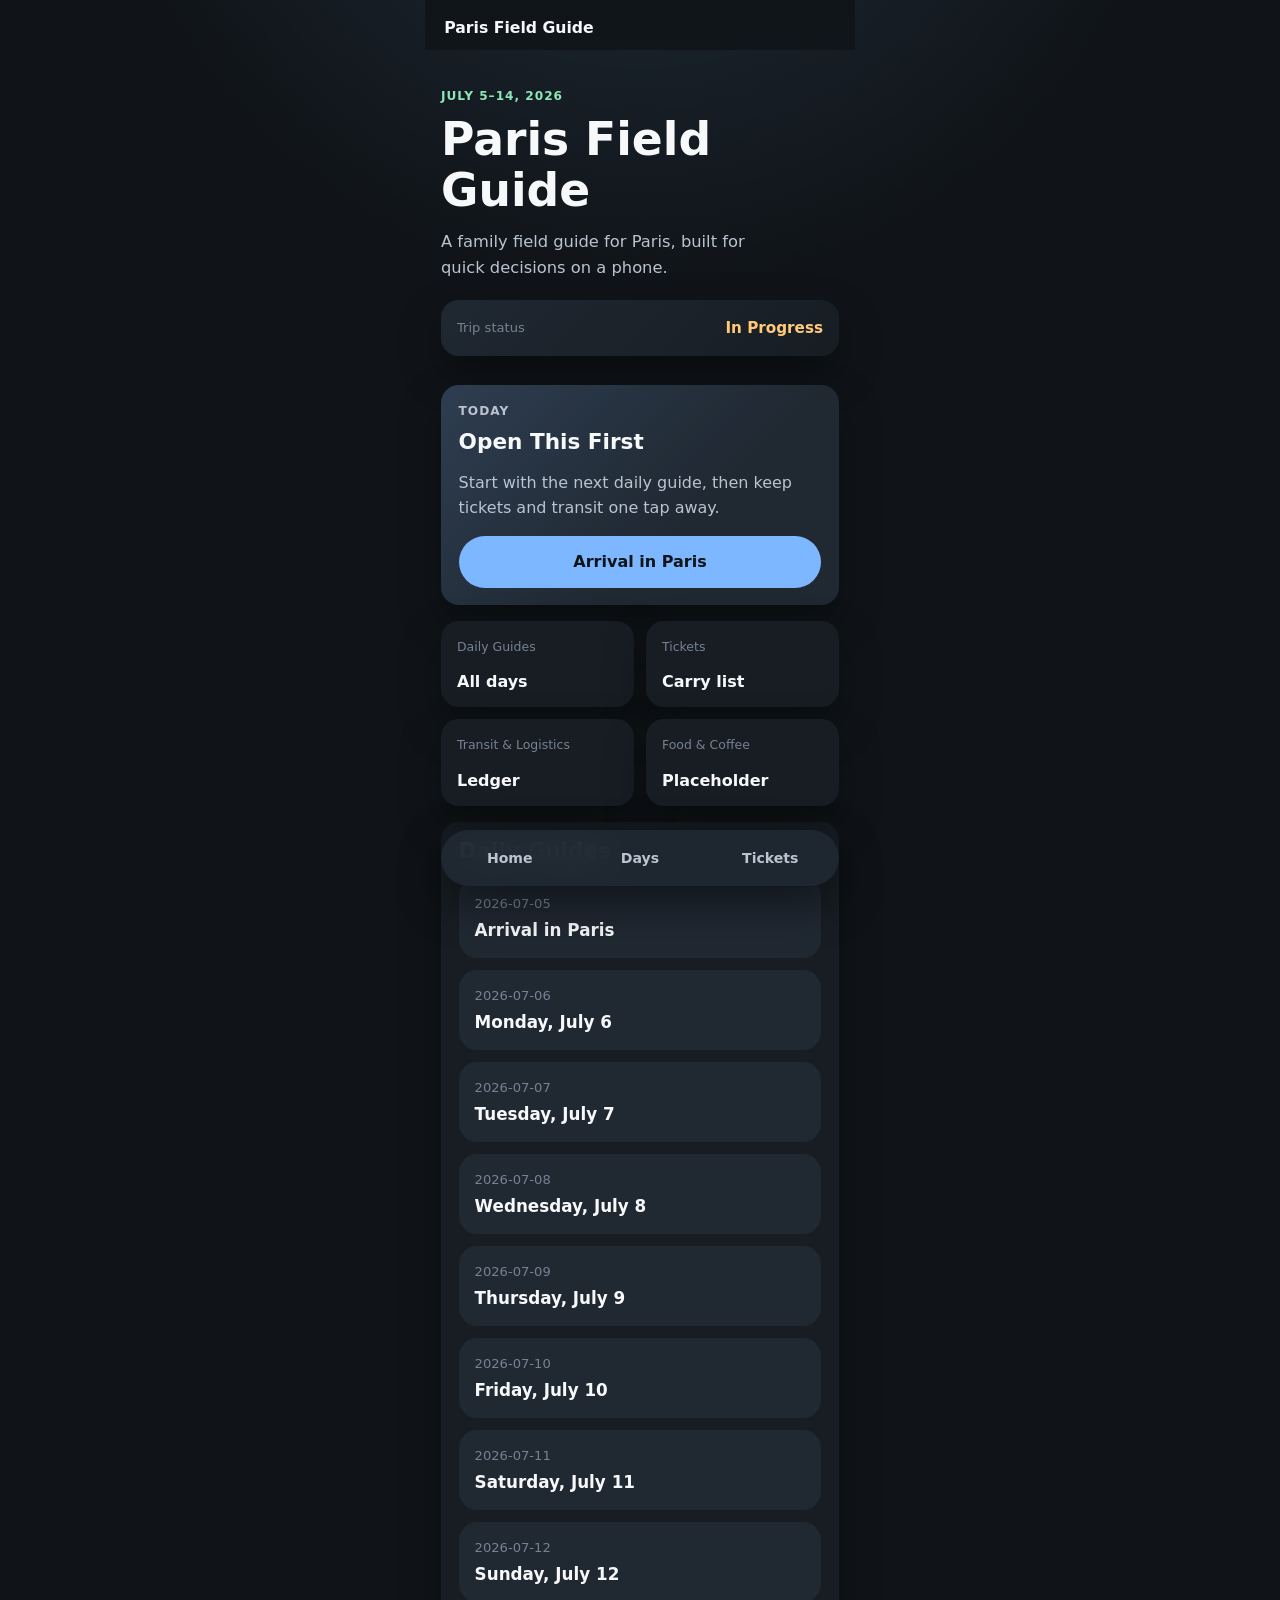
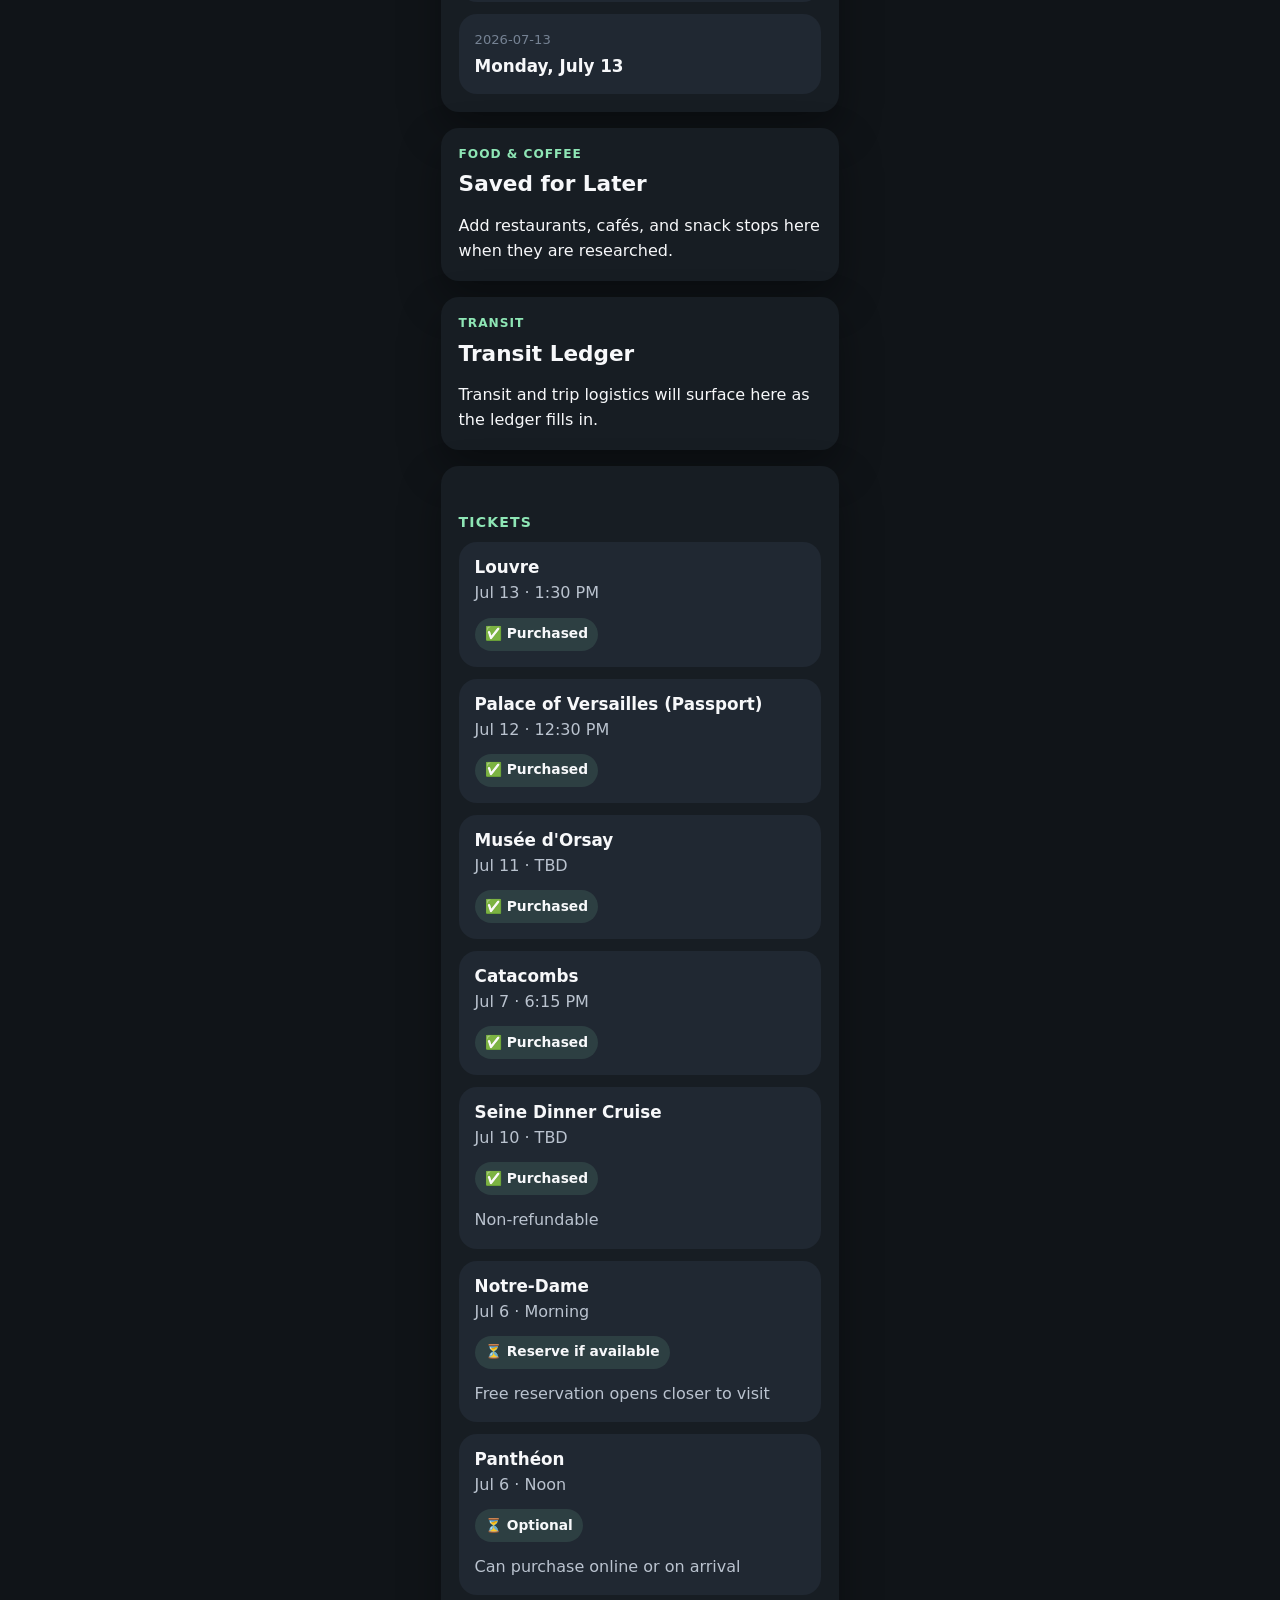
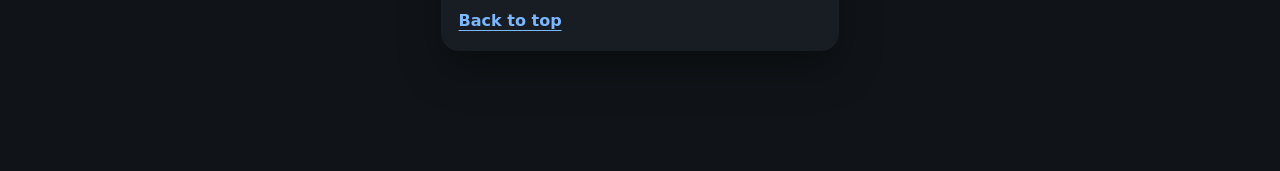
==== commit dfdd5879: "Simplify day header navigation" ====
--- a/docs/index.html
+++ b/docs/index.html
@@ -10,18 +10,6 @@
   <body>
     <header class="site-header">
       <a class="brand" href="index.html">Paris Field Guide</a>
-
-      <nav class="top-nav" aria-label="Primary">
-        <a href="index.html"
->
-          Home
-        </a>
-
-        <a href="index.html#days"
->
-          Days
-        </a>
-      </nav>
     </header>
 
     <main class="site-main">
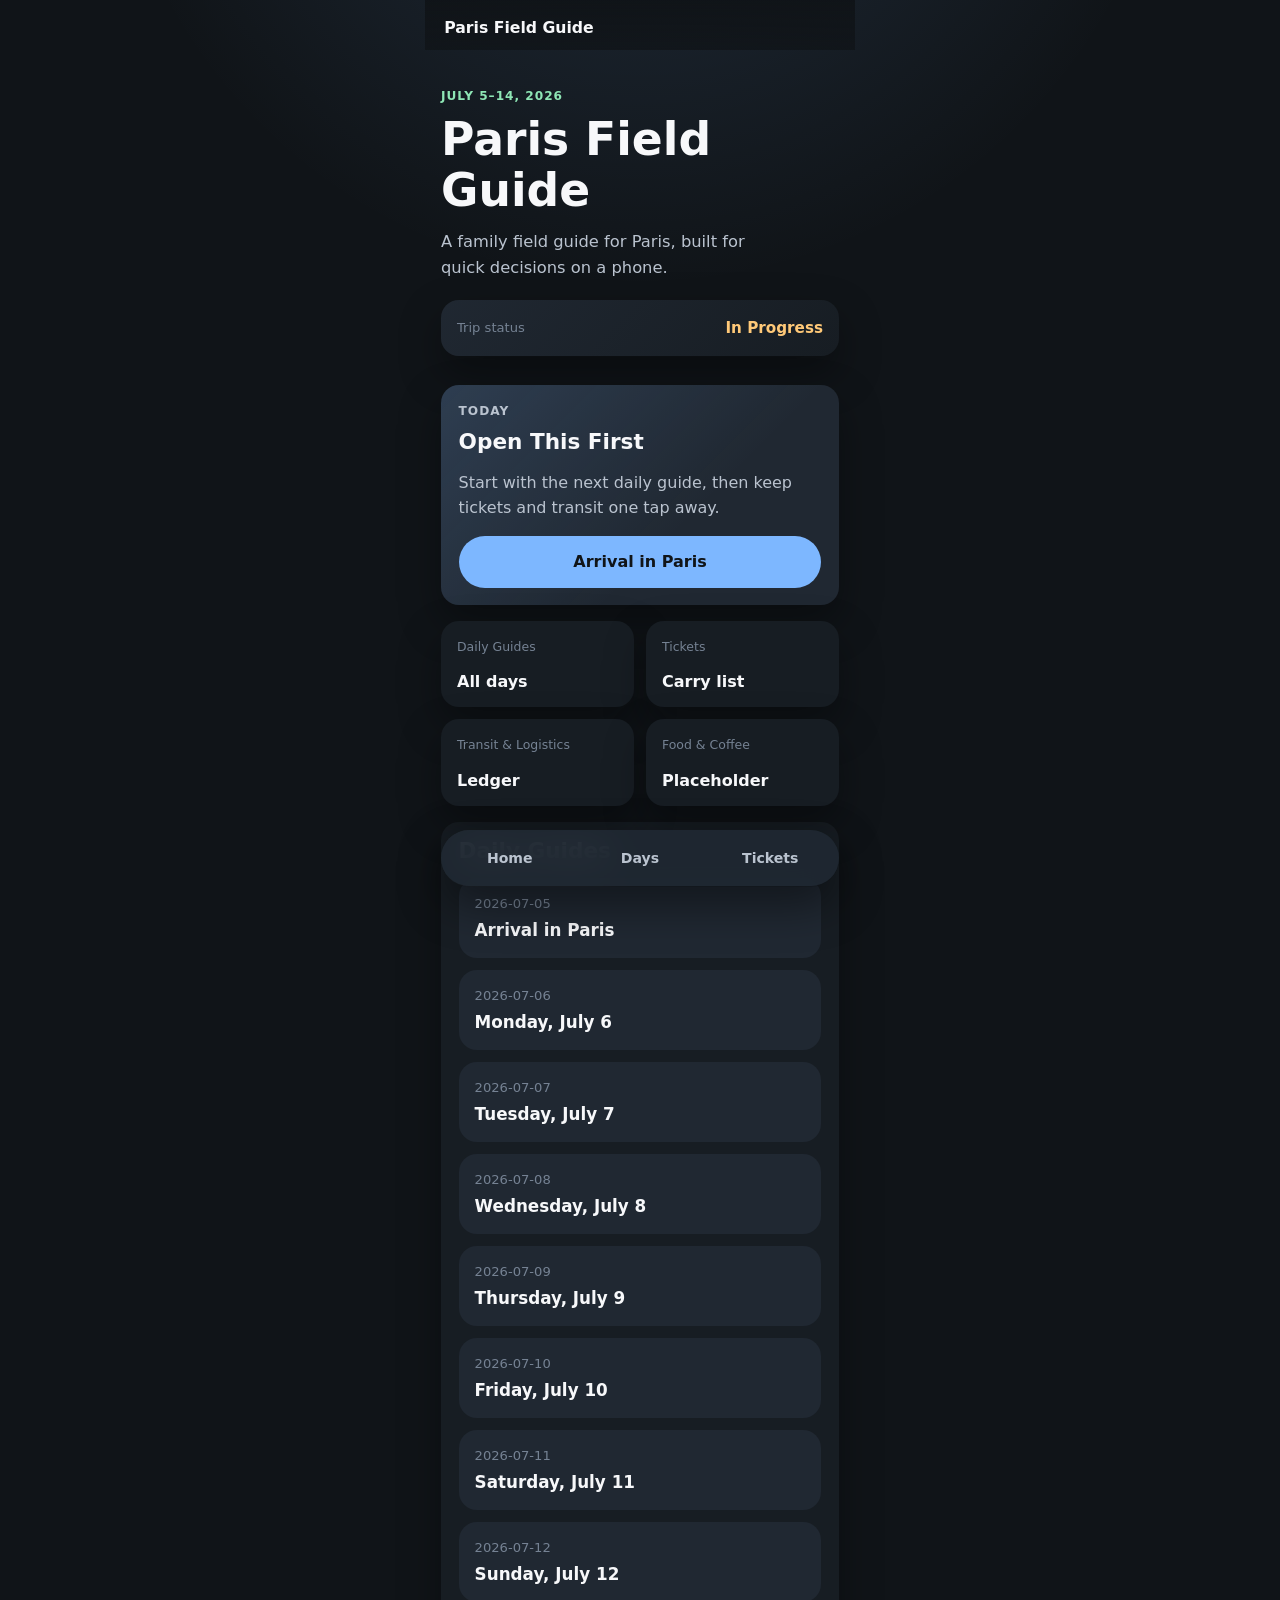
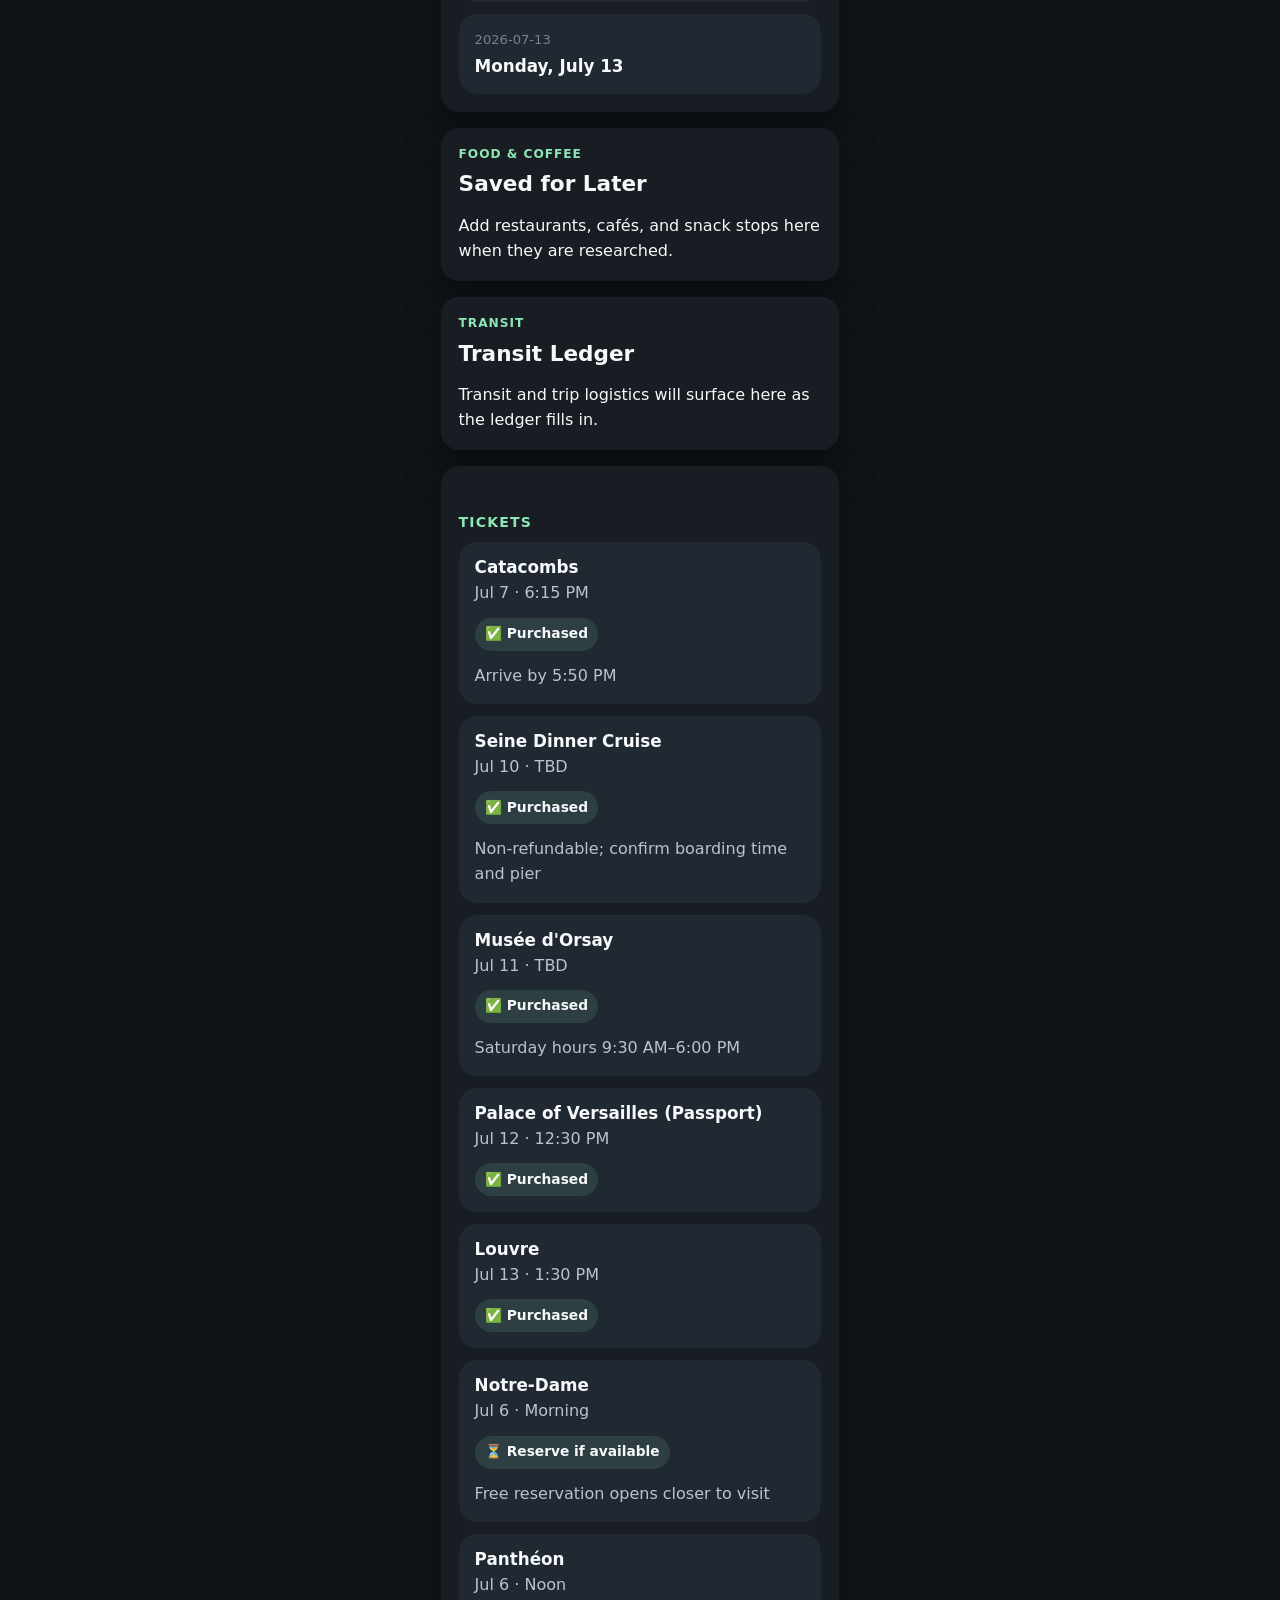
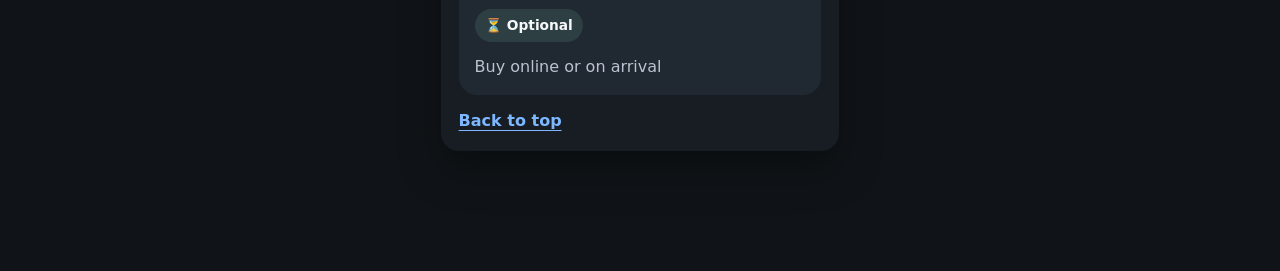
==== commit 2a6dc820: "Rebuild site Regenerate docs/ from the updated day files, master itinerary, and restored tickets.  C" ====
--- a/docs/index.html
+++ b/docs/index.html
@@ -130,6 +130,37 @@
   <div class="ticket-list">
     <article class="ticket-card">
       <div>
+        <h3>Catacombs</h3>
+        <p>Jul 7 · 6:15 PM</p>
+      </div>
+      <strong>✅ Purchased</strong>
+      <p class="ticket-note">Arrive by 5:50 PM</p>
+    </article>
+    <article class="ticket-card">
+      <div>
+        <h3>Seine Dinner Cruise</h3>
+        <p>Jul 10 · TBD</p>
+      </div>
+      <strong>✅ Purchased</strong>
+      <p class="ticket-note">Non-refundable; confirm boarding time and pier</p>
+    </article>
+    <article class="ticket-card">
+      <div>
+        <h3>Musée d&#39;Orsay</h3>
+        <p>Jul 11 · TBD</p>
+      </div>
+      <strong>✅ Purchased</strong>
+      <p class="ticket-note">Saturday hours 9:30 AM–6:00 PM</p>
+    </article>
+    <article class="ticket-card">
+      <div>
+        <h3>Palace of Versailles (Passport)</h3>
+        <p>Jul 12 · 12:30 PM</p>
+      </div>
+      <strong>✅ Purchased</strong>
+    </article>
+    <article class="ticket-card">
+      <div>
         <h3>Louvre</h3>
         <p>Jul 13 · 1:30 PM</p>
       </div>
@@ -137,35 +168,6 @@
     </article>
     <article class="ticket-card">
       <div>
-        <h3>Palace of Versailles (Passport)</h3>
-        <p>Jul 12 · 12:30 PM</p>
-      </div>
-      <strong>✅ Purchased</strong>
-    </article>
-    <article class="ticket-card">
-      <div>
-        <h3>Musée d&#39;Orsay</h3>
-        <p>Jul 11 · TBD</p>
-      </div>
-      <strong>✅ Purchased</strong>
-    </article>
-    <article class="ticket-card">
-      <div>
-        <h3>Catacombs</h3>
-        <p>Jul 7 · 6:15 PM</p>
-      </div>
-      <strong>✅ Purchased</strong>
-    </article>
-    <article class="ticket-card">
-      <div>
-        <h3>Seine Dinner Cruise</h3>
-        <p>Jul 10 · TBD</p>
-      </div>
-      <strong>✅ Purchased</strong>
-      <p class="ticket-note">Non-refundable</p>
-    </article>
-    <article class="ticket-card">
-      <div>
         <h3>Notre-Dame</h3>
         <p>Jul 6 · Morning</p>
       </div>
@@ -178,7 +180,7 @@
         <p>Jul 6 · Noon</p>
       </div>
       <strong>⏳ Optional</strong>
-      <p class="ticket-note">Can purchase online or on arrival</p>
+      <p class="ticket-note">Buy online or on arrival</p>
     </article>
   </div>
   <a class="text-link" href="#top">Back to top</a>
--- a/docs/assets/css/style.css
+++ b/docs/assets/css/style.css
@@ -670,12 +670,6 @@
 
 .field-facts {
   display: grid;
-  gap: 0.34rem;
-  margin: 0.85rem 0;
-}
-
-.field-facts {
-  display: grid;
   gap: 0.75rem;
   margin: 1rem 0;
 }
@@ -727,12 +721,19 @@
 }
 
 .field-next {
-  display: grid;
-  grid-template-columns: max-content 1fr;
-  gap: 0.85rem;
-  margin-top: 0.9rem;
-  padding-top: 0.72rem;
-  border-top: 1px solid var(--hairline);
+  margin-top: 1rem;
+  padding: 0.35rem 0 0.35rem 0.7rem;
+  border-left: 2px solid rgba(125, 183, 255, 0.38);
+}
+
+.field-next p {
+  margin: 0;
+  color: var(--muted);
+  font-size: 0.76rem;
+  font-weight: 780;
+  letter-spacing: 0.08em;
+  line-height: 1.25;
+  text-transform: uppercase;
 }
 
 .field-next strong {
@@ -877,4 +878,4 @@
 .field-next + h3,
 .field-next + p + h3 {
   margin-top: 1rem;
-}+}
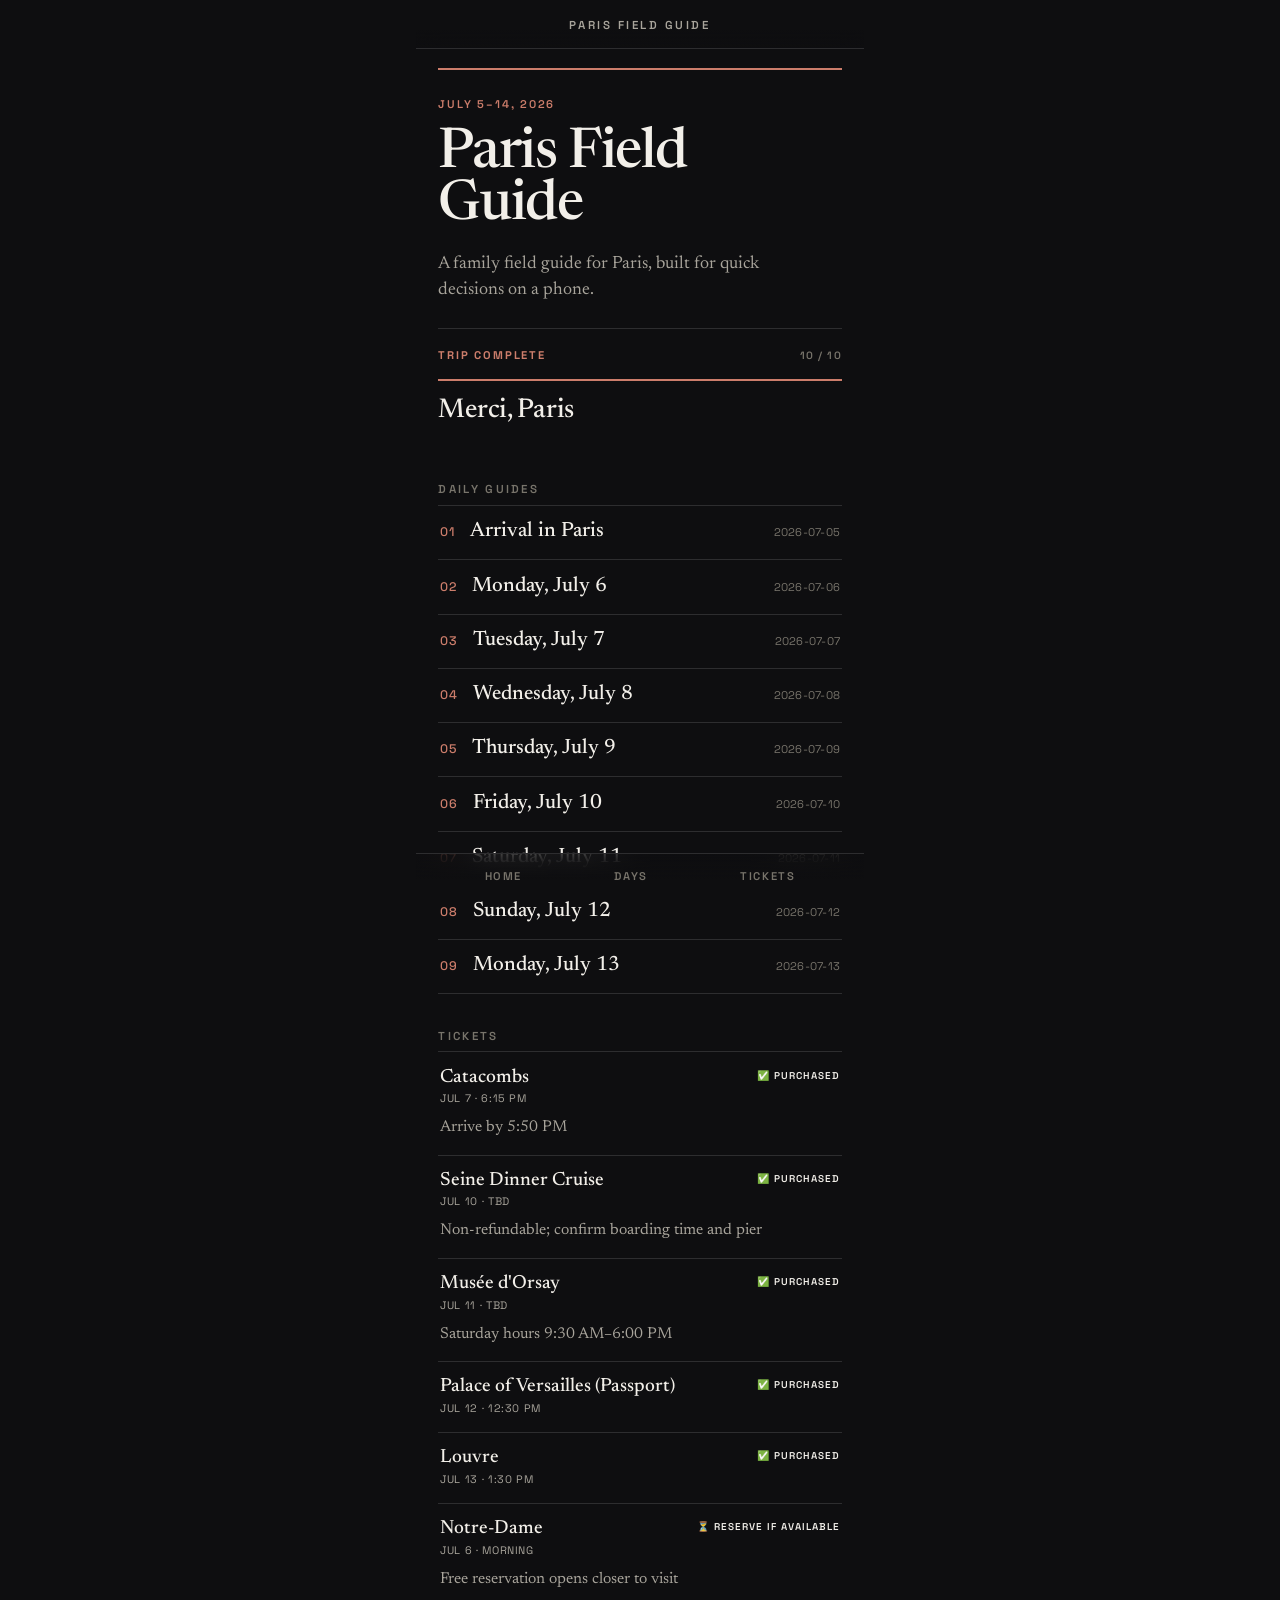
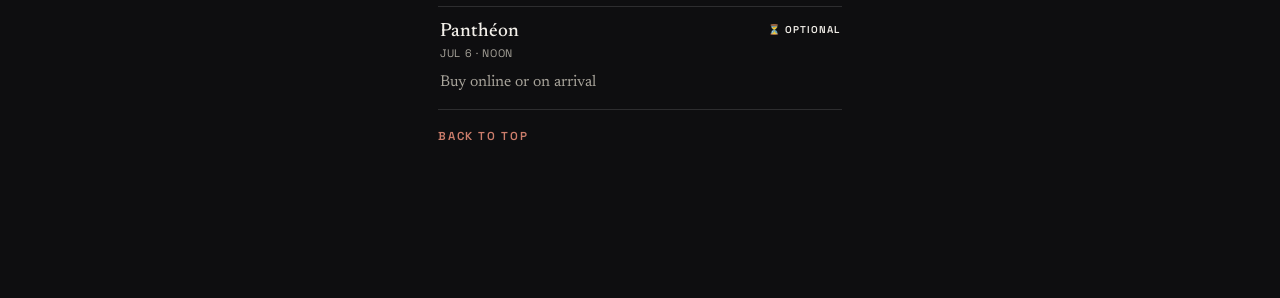
==== commit cd1b0186: "Claude Design Work v1" ====
--- a/docs/index.html
+++ b/docs/index.html
@@ -17,35 +17,14 @@
   <p class="eyebrow">July 5–14, 2026</p>
   <h1>Paris Field Guide</h1>
   <p class="hero-copy">A family field guide for Paris, built for quick decisions on a phone.</p>
-  <div class="status-card" aria-label="Current trip status">
-    <span>Trip status</span>
-    <strong>In Progress</strong>
-  </div>
-</section>
-
-<section id="today" class="today-card" aria-labelledby="today-heading">
-  <p class="eyebrow">Today</p>
-  <h2 id="today-heading">Open This First</h2>
-  <p>Start with the next daily guide, then keep tickets and transit one tap away.</p>
-  <a class="primary-action" href="days/2026-07-05.html">Arrival in Paris</a>
-</section>
-
-<section class="quick-grid" aria-label="Guide shortcuts">
-  <a class="quick-card" href="#days">
-    <span>Daily Guides</span>
-    <strong>All days</strong>
-  </a>
-  <a class="quick-card" href="#tickets">
-    <span>Tickets</span>
-    <strong>Carry list</strong>
-  </a>
-  <a class="quick-card" href="#transit">
-    <span>Transit & Logistics</span>
-    <strong>Ledger</strong>
-  </a>
-  <a class="quick-card" href="#food-coffee">
-    <span>Food & Coffee</span>
-    <strong>Placeholder</strong>
+  <a class="trip-now" id="trip-now" href="days/2026-07-05.html">
+    <div class="trip-now-head">
+      <span class="trip-now-kicker" data-trip-kicker>Day 1 of 10</span>
+      <span class="trip-now-count" data-trip-count>01 / 10</span>
+    </div>
+    <div class="trip-now-bar"><span data-trip-fill></span></div>
+    <strong class="trip-now-title" data-trip-title>Arrival Day</strong>
+    <span class="trip-now-cue" data-trip-cue>Open today&#39;s guide →</span>
   </a>
 </section>
 
@@ -111,18 +90,6 @@
   </ol>
 </section>
 
-<section id="food-coffee" class="panel placeholder-panel" aria-labelledby="food-coffee-heading">
-  <p class="eyebrow">Food & Coffee</p>
-  <h2 id="food-coffee-heading">Saved for Later</h2>
-  <p>Add restaurants, cafés, and snack stops here when they are researched.</p>
-</section>
-
-<section id="transit" class="panel placeholder-panel" aria-labelledby="transit-heading">
-  <p class="eyebrow">Transit</p>
-  <h2 id="transit-heading">Transit Ledger</h2>
-  <p>Transit and trip logistics will surface here as the ledger fills in.</p>
-</section>
-
 <section id="tickets" class="panel ticket-summary" aria-labelledby="ticket-summary-heading">
   <div class="section-heading">
     <h2 id="ticket-summary-heading">Tickets</h2>
@@ -185,6 +152,76 @@
   </div>
   <a class="text-link" href="#top">Back to top</a>
 </section>
+
+<script type="application/json" id="trip-days">
+[
+{"date": "2026-07-05", "title": "Arrival in Paris", "theme": "Arrival Day", "href": "days/2026-07-05.html"},
+{"date": "2026-07-06", "title": "Monday, July 6", "theme": "Historic Paris", "href": "days/2026-07-06.html"},
+{"date": "2026-07-07", "title": "Tuesday, July 7", "theme": "Left Bank \u0026 Catacombs", "href": "days/2026-07-07.html"},
+{"date": "2026-07-08", "title": "Wednesday, July 8", "theme": "RAISE Summit", "href": "days/2026-07-08.html"},
+{"date": "2026-07-09", "title": "Thursday, July 9", "theme": "RAISE Summit", "href": "days/2026-07-09.html"},
+{"date": "2026-07-10", "title": "Friday, July 10", "theme": "Transition Day", "href": "days/2026-07-10.html"},
+{"date": "2026-07-11", "title": "Saturday, July 11", "theme": "Museum Day", "href": "days/2026-07-11.html"},
+{"date": "2026-07-12", "title": "Sunday, July 12", "theme": "Versailles", "href": "days/2026-07-12.html"},
+{"date": "2026-07-13", "title": "Monday, July 13", "theme": "Final Day in Paris", "href": "days/2026-07-13.html"}
+]
+</script>
+<script>
+  (function () {
+    var el = document.getElementById("trip-now");
+    if (!el) return;
+    var days;
+    try { days = JSON.parse(document.getElementById("trip-days").textContent); }
+    catch (e) { return; }
+    if (!days || !days.length) return;
+
+    var START = "2026-07-05";   // day 1 of the trip
+    var TOTAL = 10;             // calendar days, including departure
+
+    var start = new Date(START + "T00:00:00");
+    var today = new Date(); today.setHours(0, 0, 0, 0);
+    var idx = Math.round((today - start) / 86400000); // 0-based day index
+
+    var kicker = el.querySelector("[data-trip-kicker]");
+    var title = el.querySelector("[data-trip-title]");
+    var cue = el.querySelector("[data-trip-cue]");
+    var count = el.querySelector("[data-trip-count]");
+    var fill = el.querySelector("[data-trip-fill]");
+    var k, t, href, pct, cnt;
+
+    function themeOf(i) { return (days[i] && days[i].theme) ? days[i].theme : (days[i] ? days[i].title : ""); }
+    function pad(n) { return (n < 10 ? "0" : "") + n; }
+
+    if (idx < 0) {                         // before the trip
+      var away = -idx;
+      k = away === 1 ? "Starts tomorrow" : "Starts in " + away + " days";
+      t = themeOf(0); href = days[0].href;
+      pct = 0; cnt = "00 / " + TOTAL;
+      if (cue) cue.textContent = "Preview day 1 \u2192";
+    } else if (idx >= TOTAL) {             // after the trip
+      k = "Trip complete";
+      t = "Merci, Paris"; href = null;
+      pct = 100; cnt = TOTAL + " / " + TOTAL;
+      if (cue) cue.style.display = "none";
+    } else {                               // during the trip
+      var wd = today.toLocaleDateString("en-GB", { weekday: "long" });
+      k = "Today \u00b7 " + wd;
+      if (idx < days.length) { t = themeOf(idx); href = days[idx].href; }
+      else { t = "Departure \u2014 heading home"; href = null; }
+      pct = Math.round(((idx + 1) / TOTAL) * 100);
+      cnt = pad(idx + 1) + " / " + TOTAL;
+      if (cue && href) cue.textContent = "Open today\u2019s guide \u2192";
+      else if (cue) cue.style.display = "none";
+    }
+
+    if (kicker) kicker.textContent = k;
+    if (title) title.textContent = t;
+    if (count) count.textContent = cnt;
+    if (fill) fill.style.width = pct + "%";
+    if (href) { el.setAttribute("href", href); }
+    else { el.removeAttribute("href"); el.style.cursor = "default"; }
+  })();
+</script>
     </main>
 
     <nav class="bottom-nav" aria-label="Bottom navigation">
--- a/docs/assets/css/style.css
+++ b/docs/assets/css/style.css
@@ -1,881 +1,1154 @@
+@import url("https://fonts.googleapis.com/css2?family=Newsreader:ital,opsz,wght@0,6..72,400;0,6..72,500;0,6..72,600;1,6..72,400;1,6..72,500&family=Space+Grotesk:wght@400;500;600;700&display=swap");
+
+/* ============================================================
+   Paris Field Guide — "Atlas"
+   Editorial field-guide theme. Dark ink, vermilion accent,
+   Newsreader serif headlines + Space Grotesk labels.
+   Drop-in replacement: every original class name preserved.
+   ============================================================ */
+
 :root {
   color-scheme: dark;
-  --background: #101418;
-  --surface: #171D23;
-  --surface-elevated: #202832;
-  --text: #F7F8FA;
-  --secondary: #BAC3CF;
-  --muted: #758293;
-  --accent: #7DB7FF;
-  --green: #8EE6B5;
-  --orange: #FFC978;
-  --error: #F26D6D;
-  --hairline: rgba(186, 195, 207, 0.1);
-  --shadow: rgba(0, 0, 0, 0.34);
-}
-
-* {
-  box-sizing: border-box;
-}
+
+  --bg: #0e0e10;
+  --surface: #161618;
+  --surface-2: #1c1c1f;
+  --line: rgba(255, 255, 255, 0.13);
+  --line-strong: rgba(255, 255, 255, 0.26);
+
+  --text: #f2efe9;
+  --secondary: #a8a49b;
+  --muted: #78746b;
+
+  --accent: #cc7d6b;       /* Clay Rose — change this ONE value to re-tint the whole guide */
+  --accent-soft: color-mix(in srgb, var(--accent) 13%, transparent);
+  --accent-line: color-mix(in srgb, var(--accent) 50%, transparent);
+  --section: #cabfa6;      /* Sand — colour of MORNING / AFTERNOON dividers */
+  --emergency: #d8503a;    /* stronger red, reserved for the 112 emergency number */
+  --green: #7fc9a0;
+  --error: #e56a5a;
+
+  --serif: "Newsreader", Georgia, "Times New Roman", serif;
+  --grot: "Space Grotesk", system-ui, -apple-system, "Segoe UI", sans-serif;
+
+  --wrap: 448px;
+}
+
+* { box-sizing: border-box; }
 
 html {
-  background: var(--background);
-  color: var(--text);
-  font-family: Inter, system-ui, -apple-system, BlinkMacSystemFont, "Segoe UI", sans-serif;
-  letter-spacing: 0;
+  background: var(--bg);
+  color: var(--text);
+  font-family: var(--serif);
+  -webkit-font-smoothing: antialiased;
+  text-rendering: optimizeLegibility;
 }
 
 body {
   margin: 0;
   min-height: 100vh;
-  background:
-    radial-gradient(circle at 50% -12rem, rgba(125, 183, 255, 0.18), transparent 26rem),
-    var(--background);
-  color: var(--text);
-  line-height: 1.58;
+  background: var(--bg);
+  color: var(--text);
+  font-size: 17px;
+  line-height: 1.55;
+}
+
+/* ---- kicker / label helper ---- */
+.eyebrow,
+.kv-key,
+.field-facts dt,
+.emergency-label {
+  font-family: var(--grot);
+  font-weight: 600;
+  letter-spacing: 0.16em;
+  text-transform: uppercase;
 }
 
 a,
 a:visited {
   color: var(--accent);
-  text-decoration-thickness: 0.08em;
-  text-underline-offset: 0.22em;
+  text-decoration-thickness: 0.06em;
+  text-underline-offset: 0.18em;
+  transition: color 0.15s ease;
 }
 
 a:hover,
-a:active {
-  color: var(--text);
-}
-
+a:active { color: var(--text); }
+
+::selection { background: var(--accent); color: #fff; }
+
+/* ============================================================
+   Header
+   ============================================================ */
 .site-header {
   position: sticky;
   top: 0;
   z-index: 10;
   display: flex;
   align-items: center;
+  justify-content: center;
+  width: min(100%, var(--wrap));
+  margin: 0 auto;
+  padding: 1.05rem 1.4rem 0.85rem;
+  background: linear-gradient(180deg, var(--bg) 62%, rgba(14, 14, 16, 0.72));
+  backdrop-filter: blur(14px);
+  border-bottom: 1px solid var(--line);
+}
+
+.brand {
+  font-family: var(--grot);
+  font-size: 0.72rem;
+  font-weight: 600;
+  letter-spacing: 0.22em;
+  text-transform: uppercase;
+  color: var(--secondary);
+  text-decoration: none;
+}
+.brand:hover { color: var(--text); }
+
+.top-nav { display: none; }
+
+/* ============================================================
+   Main column
+   ============================================================ */
+.site-main {
+  width: min(100%, var(--wrap));
+  margin: 0 auto;
+  padding: 0.5rem 1.4rem 7rem;
+}
+
+/* ============================================================
+   Home — masthead
+   ============================================================ */
+.home-hero {
+  padding: 1.6rem 0 1.4rem;
+  border-top: 2px solid var(--accent);
+  margin-top: 0.4rem;
+}
+
+.home-hero .eyebrow { color: var(--accent); }
+
+.eyebrow {
+  margin: 0 0 0.9rem;
+  font-size: 0.7rem;
+}
+
+h1, h2, h3, h4 { line-height: 1.06; font-weight: 500; }
+
+.home-hero h1 {
+  margin: 0;
+  font-family: var(--serif);
+  font-size: 3.5rem;
+  font-weight: 500;
+  letter-spacing: -0.025em;
+  line-height: 0.94;
+}
+
+.hero-copy {
+  margin: 1.1rem 0 0;
+  max-width: 24rem;
+  color: var(--secondary);
+  font-size: 1.12rem;
+  line-height: 1.5;
+}
+
+/* orientation — "you are here" in the trip, computed on load */
+.trip-now {
+  display: grid;
+  gap: 0.34rem;
+  margin-top: 1.5rem;
+  padding-top: 1.1rem;
+  border-top: 1px solid var(--line);
+  color: var(--text);
+  text-decoration: none;
+}
+
+.trip-now-kicker {
+  font-family: var(--grot);
+  font-size: 0.7rem;
+  font-weight: 700;
+  letter-spacing: 0.16em;
+  text-transform: uppercase;
+  white-space: nowrap;
+  color: var(--accent);
+}
+
+.trip-now-title {
+  font-family: var(--serif);
+  font-size: 1.7rem;
+  font-weight: 500;
+  line-height: 1.05;
+  letter-spacing: -0.01em;
+  color: var(--text);
+}
+
+/* orientation head row + progress */
+.trip-now-head {
+  display: flex;
+  align-items: baseline;
   justify-content: space-between;
   gap: 1rem;
-  width: min(100%, 430px);
-  margin: 0 auto;
-  padding: 1rem 1.2rem 0.6rem;
-  background: linear-gradient(180deg, rgba(16, 20, 24, 0.98), rgba(16, 20, 24, 0.78));
-  backdrop-filter: blur(18px);
-}
-
-.brand {
-  color: var(--text);
-  font-size: 0.98rem;
-  font-weight: 760;
-  text-decoration: none;
-}
-
-.top-nav {
-  display: none;
-  align-items: center;
-  gap: 0.4rem;
-  padding: 0.24rem;
-  border-radius: 999px;
-  background: rgba(32, 40, 50, 0.72);
-}
-
-.top-nav a {
-  min-height: 2rem;
-  padding: 0.36rem 0.72rem;
-  border-radius: 999px;
-  color: var(--secondary);
-  font-size: 0.86rem;
-  font-weight: 680;
-  text-decoration: none;
-}
-
-.top-nav a:hover {
-  background: rgba(125, 183, 255, 0.12);
-  color: var(--text);
-}
-
-.site-main {
-  width: min(100%, 430px);
-  margin: 0 auto;
-  padding: 0.9rem 1rem 6.5rem;
-}
-
-.home-hero {
-  padding: 1.2rem 0 0.8rem;
-}
-
-.hero-copy {
-  margin: 0.8rem 0 0;
-  max-width: 20rem;
+}
+.trip-now-count {
+  font-family: var(--grot);
+  font-size: 0.66rem;
+  font-weight: 600;
+  letter-spacing: 0.1em;
+  white-space: nowrap;
+  color: var(--muted);
+}
+.trip-now-bar {
+  height: 2px;
+  margin: 0.55rem 0 0.7rem;
+  background: var(--line);
+  overflow: hidden;
+}
+.trip-now-bar > span {
+  display: block;
+  height: 100%;
+  width: 0;
+  background: var(--accent);
+  transition: width 0.5s ease;
+}
+
+.trip-now-cue {
+  font-family: var(--grot);
+  font-size: 0.66rem;
+  font-weight: 600;
+  letter-spacing: 0.06em;
+  color: var(--muted);
+}
+
+.trip-now:hover .trip-now-title,
+.trip-now:hover .trip-now-cue { color: var(--accent); }
+
+/* ============================================================
+   "Open this first" today card
+   ============================================================ */
+.today-card {
+  margin: 2rem 0;
+  padding-top: 1.3rem;
+  border-top: 1px solid var(--line);
+}
+
+.today-card .eyebrow { color: var(--accent); margin-bottom: 0.55rem; }
+
+.today-card h2 {
+  margin: 0 0 0.5rem;
+  font-family: var(--serif);
+  font-size: 1.9rem;
+  font-weight: 500;
+  letter-spacing: -0.01em;
+  color: var(--text);
+}
+
+.today-card p {
+  margin: 0 0 1.1rem;
   color: var(--secondary);
   font-size: 1.02rem;
 }
 
-.eyebrow {
-  margin: 0 0 0.5rem;
-  color: var(--green);
+.primary-action {
+  display: inline-flex;
+  align-items: center;
+  gap: 0.6rem;
+  padding: 0.55rem 0;
+  font-family: var(--grot);
   font-size: 0.76rem;
-  font-weight: 780;
-  letter-spacing: 0.08em;
-  text-transform: uppercase;
-}
-
-h1,
-h2,
-h3 {
-  line-height: 1.12;
-}
-
-h1 {
-  margin: 0;
-  font-size: 2.85rem;
-  letter-spacing: 0;
-}
-
-h2 {
-  margin: 0 0 0.9rem;
+  font-weight: 600;
+  letter-spacing: 0.14em;
+  text-transform: uppercase;
+  color: var(--accent);
+  text-decoration: none;
+  border-bottom: 1.5px solid var(--accent-line);
+}
+.primary-action::after { content: "\2192"; font-size: 1.05rem; }
+.primary-action:hover { color: var(--text); border-color: var(--text); }
+
+/* ============================================================
+   Quick grid — ruled index cells
+   ============================================================ */
+.quick-grid {
+  display: grid;
+  grid-template-columns: 1fr 1fr;
+  margin: 1.5rem 0;
+  border-top: 1px solid var(--line);
+  border-left: 1px solid var(--line);
+}
+
+.quick-card {
+  display: flex;
+  flex-direction: column;
+  gap: 0.5rem;
+  min-height: 5rem;
+  padding: 0.95rem 1rem 1.1rem;
+  border-right: 1px solid var(--line);
+  border-bottom: 1px solid var(--line);
+  color: var(--text);
+  text-decoration: none;
+}
+
+.quick-card span {
+  font-family: var(--grot);
+  font-size: 0.64rem;
+  font-weight: 600;
+  letter-spacing: 0.14em;
+  text-transform: uppercase;
+  color: var(--muted);
+}
+
+.quick-card strong {
+  margin-top: auto;
+  font-family: var(--serif);
   font-size: 1.35rem;
-}
-
-h3 {
-  margin: 1.45rem 0 0.5rem;
-  font-size: 1.05rem;
-}
-
-.status-card,
-.today-card,
-.panel,
-.page {
-  border-radius: 18px;
-  background: var(--surface);
-  box-shadow: 0 18px 42px var(--shadow);
-}
-
-.status-card {
-  display: flex;
-  align-items: center;
-  justify-content: space-between;
-  gap: 1rem;
-  margin-top: 1.2rem;
-  padding: 1rem;
-  background: linear-gradient(135deg, rgba(32, 40, 50, 0.98), rgba(23, 29, 35, 0.98));
-}
-
-.status-card span,
-.day-link span {
-  color: var(--muted);
-  font-size: 0.82rem;
-}
-
-.status-card strong {
-  color: var(--orange);
-  font-size: 0.95rem;
-}
-
-.today-card,
-.panel,
-.page {
-  margin: 1rem 0;
-  padding: 1.1rem;
-}
-
-.today-card {
-  background:
-    linear-gradient(135deg, rgba(125, 183, 255, 0.15), transparent 62%),
-    var(--surface-elevated);
-}
-
-.today-card p:last-child {
-  margin-bottom: 1rem;
-}
-
-.primary-action {
-  display: flex;
-  align-items: center;
-  justify-content: center;
-  min-height: 3.2rem;
-  margin-top: 1rem;
-  border-radius: 999px;
-  background: var(--accent);
-  color: #101418;
-  font-weight: 820;
-  text-decoration: none;
-}
-
-.primary-action:hover {
-  color: #101418;
-  filter: brightness(1.06);
-}
-
-.quick-grid {
-  display: grid;
-  grid-template-columns: repeat(2, minmax(0, 1fr));
-  gap: 0.75rem;
-  margin: 1rem 0;
-}
-
-.quick-card {
-  display: grid;
-  gap: 0.2rem;
-  min-height: 5.4rem;
-  padding: 1rem;
-  border-radius: 18px;
-  background: var(--surface);
-  color: var(--text);
-  text-decoration: none;
-  box-shadow: 0 18px 42px var(--shadow);
-}
-
-.quick-card span {
-  color: var(--muted);
-  font-size: 0.78rem;
-}
-
-.quick-card strong {
-  align-self: end;
-  font-size: 1rem;
-  line-height: 1.2;
-}
-
-.quick-card:hover {
-  background: var(--surface-elevated);
-}
+  font-weight: 500;
+  color: var(--text);
+}
+.quick-card:hover { background: var(--surface); }
+.quick-card:hover strong { color: var(--accent); }
+
+/* ============================================================
+   Section headings on home
+   ============================================================ */
+.panel { margin: 2.2rem 0; }
 
 .section-heading {
   display: flex;
   align-items: baseline;
   justify-content: space-between;
   gap: 1rem;
-}
-
+  padding-bottom: 0.4rem;
+}
+
+.panel > .section-heading h2,
+.panel > h2 {
+  margin: 0 0 0.2rem;
+  font-family: var(--grot);
+  font-size: 0.72rem;
+  font-weight: 600;
+  letter-spacing: 0.2em;
+  text-transform: uppercase;
+  color: var(--muted);
+}
+
+/* ============================================================
+   Day index — editorial ledger
+   ============================================================ */
 .day-list {
-  display: grid;
-  gap: 0.75rem;
   margin: 0;
   padding: 0;
   list-style: none;
-}
+  border-bottom: 1px solid var(--line);
+}
+
+.day-list li { counter-increment: dayidx; }
+.day-list { counter-reset: dayidx; }
 
 .day-link {
   display: grid;
-  gap: 0.2rem;
-  min-height: 5rem;
-  padding: 1rem;
-  border-radius: 18px;
-  background: var(--surface-elevated);
+  grid-template-columns: auto 1fr auto;
+  align-items: baseline;
+  gap: 1rem;
+  padding: 0.95rem 0.1rem;
+  border-top: 1px solid var(--line);
   color: var(--text);
   text-decoration: none;
 }
 
+.day-link::before {
+  content: counter(dayidx, decimal-leading-zero);
+  font-family: var(--grot);
+  font-size: 0.78rem;
+  font-weight: 500;
+  letter-spacing: 0.06em;
+  color: var(--accent);
+}
+
+.day-link span {
+  order: 3;
+  font-family: var(--grot);
+  font-size: 0.7rem;
+  letter-spacing: 0.02em;
+  color: var(--muted);
+  text-align: right;
+  white-space: nowrap;
+}
+
 .day-link strong {
-  color: var(--text);
-  font-size: 1.05rem;
-  line-height: 1.25;
-}
-
-.day-link:hover {
-  transform: translateY(-1px);
-  background: rgba(32, 40, 50, 0.86);
-}
-
-.page {
-  padding: 1.15rem;
-}
+  order: 2;
+  font-family: var(--serif);
+  font-size: 1.3rem;
+  font-weight: 500;
+  line-height: 1.1;
+  color: var(--text);
+}
+
+.day-link:hover strong { color: var(--accent); }
+.day-link:hover { background: var(--surface); }
+
+/* ============================================================
+   Placeholder panels
+   ============================================================ */
+.placeholder-panel {
+  padding: 1.3rem 0 0;
+  border-top: 1px solid var(--line);
+}
+.placeholder-panel .eyebrow { color: var(--accent); }
+.placeholder-panel h2 {
+  margin: 0 0 0.5rem;
+  font-family: var(--serif);
+  font-size: 1.6rem;
+  font-weight: 500;
+  color: var(--text);
+}
+.placeholder-panel p { color: var(--secondary); }
+
+/* ============================================================
+   Tickets — ruled ledger
+   ============================================================ */
+.ticket-summary h2 {
+  margin: 0 0 0.2rem;
+  font-family: var(--grot);
+  font-size: 0.72rem;
+  font-weight: 600;
+  letter-spacing: 0.2em;
+  text-transform: uppercase;
+  color: var(--muted);
+}
+
+.ticket-list {
+  display: block;
+  border-bottom: 1px solid var(--line);
+}
+
+.ticket-card {
+  display: grid;
+  grid-template-columns: 1fr auto;
+  align-items: baseline;
+  gap: 0.4rem 1rem;
+  padding: 0.95rem 0.1rem;
+  border-top: 1px solid var(--line);
+}
+
+.ticket-card > div { grid-column: 1; }
+
+.ticket-card h3 {
+  margin: 0 0 0.15rem;
+  font-family: var(--serif);
+  font-size: 1.2rem;
+  font-weight: 500;
+  color: var(--text);
+}
+
+.ticket-card p {
+  margin: 0;
+  font-family: var(--grot);
+  font-size: 0.68rem;
+  letter-spacing: 0.06em;
+  text-transform: uppercase;
+  color: var(--muted);
+}
+
+.ticket-card > strong {
+  grid-column: 2;
+  grid-row: 1;
+  justify-self: end;
+  align-self: start;
+  font-family: var(--grot);
+  font-size: 0.62rem;
+  font-weight: 600;
+  letter-spacing: 0.1em;
+  text-transform: uppercase;
+  color: var(--accent);
+  white-space: nowrap;
+}
+
+.ticket-card .ticket-note {
+  grid-column: 1 / -1;
+  margin-top: 0.1rem;
+  font-family: var(--serif);
+  font-size: 0.98rem;
+  text-transform: none;
+  letter-spacing: 0;
+  color: var(--secondary);
+}
+
+.text-link {
+  display: inline-flex;
+  margin-top: 1.1rem;
+  font-family: var(--grot);
+  font-size: 0.72rem;
+  font-weight: 600;
+  letter-spacing: 0.14em;
+  text-transform: uppercase;
+  color: var(--accent);
+  text-decoration: none;
+}
+.text-link:hover { color: var(--text); }
+
+/* ============================================================
+   Day page shell
+   ============================================================ */
+.page { margin: 0.4rem 0; }
 
 .page-header {
+  padding: 1.4rem 0 0;
+  border-top: 2px solid var(--accent);
+}
+
+.page-date {
+  margin: 0 0 0.65rem;
+  font-family: var(--grot);
+  font-size: 0.66rem;
+  font-weight: 600;
+  letter-spacing: 0.16em;
+  text-transform: uppercase;
+  color: var(--muted);
+}
+
+.page-header h1 {
+  margin: 0;
+  font-family: var(--serif);
+  font-size: 2.6rem;
+  font-weight: 500;
+  letter-spacing: -0.02em;
+  line-height: 0.98;
+  color: var(--text);
+}
+
+.day-nav {
+  display: grid;
+  grid-template-columns: 1fr auto 1fr;
+  align-items: center;
+  gap: 0.5rem;
+  margin: 1.1rem 0 0.4rem;
   padding-bottom: 1rem;
-}
-
-.page-header h1 {
-  font-size: 1.68rem;
-}
-
-.day-nav {
-  display: grid;
-  grid-template-columns: repeat(3, 1fr);
-  gap: 0.35rem;
-  margin: 0 0 0.75rem;
-}
-
-.day-nav a,
-.day-nav span {
-  min-height: 34px;
-  display: inline-flex;
-  align-items: center;
-  justify-content: center;
-  padding: 0 0.25rem;
-  border-radius: 8px;
-  color: var(--muted);
+  border-bottom: 1px solid var(--line);
+  font-family: var(--grot);
+  font-size: 0.68rem;
+  font-weight: 600;
+  letter-spacing: 0.12em;
+  text-transform: uppercase;
+}
+
+.day-nav > :first-child { justify-self: start; }
+.day-nav > :nth-child(2) { justify-self: center; text-align: center; transform: translateX(-0.5rem); }
+.day-nav > :last-child { justify-self: end; }
+
+.day-nav a { color: var(--secondary); text-decoration: none; white-space: nowrap; }
+.day-nav a:hover { color: var(--accent); }
+.day-nav span { color: var(--muted); white-space: nowrap; }
+
+/* ============================================================
+   Markdown body
+   ============================================================ */
+.markdown-body { overflow-wrap: anywhere; }
+
+.markdown-body > p:first-of-type::first-letter {
+  float: left;
+  font-family: var(--serif);
+  font-size: 3rem;
+  line-height: 0.72;
+  font-weight: 500;
+  color: var(--accent);
+  padding: 0.08em 0.14em 0 0;
+}
+
+/* h2 = chapter divider */
+.markdown-body h2 {
+  margin: 3rem 0 1.2rem;
+  padding-top: 1.3rem;
+  border-top: 1px solid var(--line-strong);
+  font-family: var(--grot);
+  font-size: 0.76rem;
+  font-weight: 700;
+  letter-spacing: 0.2em;
+  text-transform: uppercase;
+  color: var(--section);
+}
+
+.markdown-body > h2:first-child { margin-top: 1.6rem; }
+
+/* h3 = category kicker */
+.markdown-body h3 {
+  margin: 2.6rem 0 0.6rem;
+  font-family: var(--grot);
   font-size: 0.72rem;
   font-weight: 600;
-  text-decoration: none;
-}
-
-.day-nav a {
-    background: transparent;
-    border: 1px solid var(--hairline);
-}
-
-.day-nav a:hover {
-    background: rgba(125,183,255,.08);
-}
-
-.day-nav span {
-  color: var(--muted);
-  background: rgba(117, 130, 147, 0.06);
-}
-
-.day-nav a:hover {
-  background: rgba(125, 183, 255, 0.14);
-  color: var(--text);
-}
-
-.markdown-body,
-.ticket-summary {
-  overflow-wrap: anywhere;
-}
-
-.markdown-body h1 {
-  margin-top: 0;
-  font-size: 1.6rem;
-}
-
-.ticket-summary h1 {
-  display: none;
-}
-
-.placeholder-panel p:last-child {
-  margin-bottom: 0;
-}
-
-.ticket-list {
-  display: grid;
-  gap: 0.75rem;
-}
-
-.ticket-card {
-  display: grid;
-  gap: 0.75rem;
-  padding: 1rem;
-  border-radius: 18px;
-  background: var(--surface-elevated);
-}
-
-.ticket-card h3 {
-  margin: 0 0 0.2rem;
-}
-
-.ticket-card p {
-  margin: 0;
-  color: var(--muted);
-}
-
-.ticket-card > strong {
-  justify-self: start;
-  padding: 0.35rem 0.65rem;
-  border-radius: 999px;
-  background: rgba(142, 230, 181, 0.12);
-  color: var(--green);
-  font-size: 0.86rem;
-}
-
-.ticket-card .ticket-note {
-  color: var(--secondary);
-}
-
-.today-callout,
-.arrival-flow,
-.driver-card,
-.base-camp-card,
-.emergency-card {
-  margin: 0.85rem 0 1rem;
-  border-radius: 18px;
-  background: var(--surface-elevated);
-}
-
-.today-callout {
-  display: grid;
-  gap: 0.28rem;
-  padding: 0.15rem 0 0.15rem 0.85rem;
-  border-left: 0.18rem solid var(--green);
-  border-radius: 0;
-  background: transparent;
-}
-
-.today-callout strong {
-  color: var(--green);
-  font-size: 0.78rem;
-  font-weight: 820;
-  letter-spacing: 0.08em;
-  text-transform: uppercase;
-}
-
-.today-callout span {
-  color: var(--secondary);
-  line-height: 1.42;
-}
-
-.arrival-flow {
-  padding: 0.82rem 0.95rem;
-}
-
-.arrival-flow ol {
-  display: grid;
-  gap: 0.38rem;
-  margin: 0;
-  padding-left: 1.25rem;
-}
-
-.arrival-flow li {
-  padding-left: 0.1rem;
-}
-
-.driver-card {
-  display: grid;
-  gap: 0.34rem;
-  padding: 1.15rem;
-  background:
-    linear-gradient(135deg, rgba(125, 183, 255, 0.28), rgba(255, 201, 120, 0.08) 70%),
-    var(--surface-elevated);
-  box-shadow: inset 0 0 0 1px rgba(125, 183, 255, 0.24), 0 18px 36px var(--shadow);
-}
-
-.driver-card strong {
-  color: var(--text);
-  font-size: 1.18rem;
-  line-height: 1.2;
-}
-
-.driver-card span {
-  color: var(--secondary);
-  font-size: 1.02rem;
-  line-height: 1.25;
-}
-
-.base-camp-card {
-  display: grid;
-  overflow: hidden;
-}
-
-.kv-row {
-  display: grid;
-  gap: 0.18rem;
-  padding: 0.58rem 0.85rem;
-  border-bottom: 1px solid var(--hairline);
-}
-
-.kv-row:last-child {
-  border-bottom: 0;
-}
-
-.kv-key {
-  color: var(--muted);
-  font-size: 0.68rem;
-  font-weight: 820;
-  letter-spacing: 0.08em;
-  text-transform: uppercase;
-}
-
-.kv-value {
-  color: var(--text);
-  font-size: 0.96rem;
-  line-height: 1.3;
-}
-
-.kv-value a {
-  color: var(--accent);
-  font-weight: 720;
-  text-decoration: none;
-}
-
-.emergency-card {
-  display: grid;
-  gap: 0.2rem;
-  padding: 0.95rem 1rem;
-  border-left: 0.24rem solid var(--error);
-}
-
-.emergency-label {
-  color: var(--secondary);
-  font-size: 0.9rem;
-  line-height: 1.25;
-}
-
-.emergency-card strong {
-  color: var(--text);
-  font-size: 2.35rem;
-  font-weight: 860;
-  line-height: 1;
-}
-
-.emergency-note {
-  color: var(--muted);
-  font-size: 0.9rem;
-  line-height: 1.35;
-}
-
-.markdown-body h2,
-.ticket-summary h2 {
-  margin: 1.55rem 0 0.7rem;
-  padding-top: 0.45rem;
-  color: var(--green);
-  font-size: 0.88rem;
-  font-weight: 840;
-  letter-spacing: 0.08em;
-  text-transform: uppercase;
-}
-
-.markdown-body > h2:first-child {
-  margin: 1.35rem 0 0.85rem;
-  color: var(--text);
-  font-size: 1.4rem;
-  font-weight: 760;
-  letter-spacing: 0;
-  text-transform: none;
-}
-
-.markdown-body h3 {
-  margin: 1.1rem 0 0.55rem;
-  color: var(--text);
-  font-size: 1.28rem;
-  line-height: 1.16;
-}
-
-.markdown-body h3 + p {
-  display: inline-flex;
-  max-width: 100%;
-  margin: 0 0 0.65rem;
-  padding: 0.42rem 0.62rem;
-  border-radius: 999px;
-  background: rgba(125, 183, 255, 0.12);
-  color: var(--secondary);
-  font-size: 0.88rem;
-  line-height: 1.25;
-}
-
-.markdown-body h3 + p strong {
-  color: var(--text);
-}
-
-.markdown-body p {
-  margin: 0.72rem 0;
-}
+  letter-spacing: 0.16em;
+  text-transform: uppercase;
+  color: var(--accent);
+}
+
+/* h4 = venue name */
+.markdown-body h4 {
+  margin: 0.15rem 0 0.9rem;
+  font-family: var(--serif);
+  font-size: 1.85rem;
+  font-weight: 500;
+  letter-spacing: -0.01em;
+  line-height: 1.05;
+  color: var(--text);
+}
+.markdown-body h4 a { color: var(--text); text-decoration: none; }
+.markdown-body h4 a:hover { color: var(--accent); }
+
+.markdown-body p { margin: 0.85rem 0; }
 
 .markdown-body p,
 .markdown-body li,
 .ticket-summary p,
-.ticket-summary li,
-.today-card p {
+.ticket-summary li {
   color: var(--secondary);
 }
 
 .markdown-body strong,
-.ticket-summary strong {
-  color: var(--text);
-}
-
+.ticket-summary strong { color: var(--text); font-weight: 600; }
+
+/* generic bulleted lists */
 .markdown-body ul,
 .ticket-summary ul {
+  margin: 0.85rem 0;
+  padding-left: 0;
+  list-style: none;
+}
+.markdown-body ul li,
+.ticket-summary ul li {
+  position: relative;
   padding-left: 1.15rem;
-}
-
-.markdown-body p:has(+ ul) {
-  margin: 0.9rem 0 0.45rem;
-  color: var(--muted);
-  font-size: 0.72rem;
-  font-weight: 820;
-  letter-spacing: 0.08em;
-  text-transform: uppercase;
-}
-
+  margin: 0.4rem 0;
+  line-height: 1.5;
+}
+.markdown-body ul li::before,
+.ticket-summary ul li::before {
+  content: "";
+  position: absolute;
+  left: 0;
+  top: 0.72em;
+  width: 5px;
+  height: 5px;
+  background: var(--accent);
+  border-radius: 999px;
+}
+.markdown-body ul ul { margin: 0.3rem 0; }
+
+/* inline link lists (older pattern) */
 .markdown-body ul:has(a) {
   display: flex;
   flex-wrap: wrap;
-  gap: 0.45rem;
-  margin: 0.45rem 0 0.85rem;
+  gap: 0.35rem 0.9rem;
+  padding: 0;
+}
+.markdown-body ul:has(a) li { margin: 0; padding: 0; }
+.markdown-body ul:has(a) li::before { display: none; }
+.markdown-body ul:has(a) a {
+  font-family: var(--grot);
+  font-size: 0.74rem;
+  font-weight: 600;
+  letter-spacing: 0.06em;
+  text-transform: uppercase;
+  color: var(--accent);
+  text-decoration: none;
+}
+.markdown-body ul:has(a) a:hover { color: var(--text); }
+
+hr {
+  height: 0;
+  margin: 0;
+  border: 0;
+}
+
+/* ============================================================
+   Markdown components (custom divs)
+   ============================================================ */
+.today-callout {
+  display: grid;
+  gap: 0.4rem;
+  margin: 1.2rem 0 1.4rem;
+  padding: 0.1rem 0 0.1rem 1.1rem;
+  border-left: 2px solid var(--accent);
+}
+.today-callout strong {
+  font-family: var(--grot);
+  font-size: 0.68rem;
+  font-weight: 600;
+  letter-spacing: 0.16em;
+  text-transform: uppercase;
+  color: var(--accent);
+}
+.today-callout span {
+  font-family: var(--serif);
+  font-size: 1.14rem;
+  line-height: 1.5;
+  color: var(--text);
+}
+
+/* arrival flow — editorial numbered list */
+.arrival-flow { margin: 1.1rem 0 1.4rem; }
+.arrival-flow ol {
+  counter-reset: step;
+  margin: 0;
   padding: 0;
   list-style: none;
-}
-
-.markdown-body ul:has(a) li {
-  margin: 0;
-}
-
-.markdown-body ul:has(a) a {
-  display: inline-flex;
+  border-bottom: 1px solid var(--line);
+}
+.arrival-flow li {
+  counter-increment: step;
+  position: relative;
+  padding: 0.8rem 0.1rem 0.8rem 2.8rem;
+  border-top: 1px solid var(--line);
+  color: var(--secondary);
+  line-height: 1.45;
+}
+.arrival-flow li::before {
+  content: counter(step);
+  position: absolute;
+  left: 0.1rem;
+  top: 0.72rem;
+  font-family: var(--serif);
+  font-size: 1.3rem;
+  font-weight: 500;
+  color: var(--accent);
+  line-height: 1;
+}
+/* nested sub-steps inside a flow item */
+.arrival-flow li ul,
+.arrival-flow li ol { margin: 0.4rem 0 0; }
+.arrival-flow strong { color: var(--text); }
+
+/* driver card — bordered plate */
+.driver-card {
+  display: grid;
+  gap: 0.4rem;
+  margin: 1.1rem 0 1.4rem;
+  padding: 1.3rem 1.4rem;
+  border: 1px solid var(--accent);
+  background: var(--accent-soft);
+}
+.driver-card strong {
+  font-family: var(--serif);
+  font-size: 1.75rem;
+  font-weight: 500;
+  line-height: 1.05;
+  color: var(--text);
+}
+.driver-card span {
+  font-family: var(--grot);
+  font-size: 0.86rem;
+  letter-spacing: 0.03em;
+  line-height: 1.5;
+  color: var(--secondary);
+}
+
+/* base camp — ruled definition list */
+.base-camp-card {
+  margin: 1.1rem 0 1.4rem;
+  border-bottom: 1px solid var(--line);
+}
+.kv-row {
+  display: grid;
+  grid-template-columns: 8.5rem 1fr;
+  gap: 1rem;
+  align-items: baseline;
+  padding: 0.75rem 0.1rem;
+  border-top: 1px solid var(--line);
+}
+.kv-key {
+  font-size: 0.64rem;
+  color: var(--muted);
+}
+.kv-value {
+  font-family: var(--serif);
+  font-size: 1.05rem;
+  line-height: 1.35;
+  color: var(--text);
+}
+.kv-value a { color: var(--accent); text-decoration: none; font-family: var(--grot); font-size: 0.92rem; }
+.kv-value a:hover { color: var(--text); }
+
+/* emergency — big serif numeral */
+.emergency-card {
+  display: grid;
+  grid-template-columns: auto 1fr;
   align-items: center;
-  min-height: 2.45rem;
-  padding: 0.48rem 0.72rem;
-  border-radius: 999px;
-  background: rgba(125, 183, 255, 0.13);
-  color: var(--text);
-  font-size: 0.86rem;
-  font-weight: 760;
-  line-height: 1.15;
-  text-decoration: none;
-}
-
-.markdown-body ul:has(a) a:hover {
-  background: rgba(125, 183, 255, 0.24);
-}
-
-.markdown-body p + ul:not(:has(a)) {
-  display: grid;
-  gap: 0.42rem;
-  margin: 0.45rem 0 0.95rem;
-  padding: 0.72rem 0.85rem;
-  border-radius: 16px;
-  background: rgba(32, 40, 50, 0.7);
-  list-style-position: inside;
-}
-
-.markdown-body p + ul:not(:has(a)) li {
+  gap: 0 1.1rem;
+  margin: 1.1rem 0 1.4rem;
+  padding-top: 1rem;
+  border-top: 1px solid var(--line);
+}
+.emergency-card strong {
+  grid-row: 1 / 3;
+  font-family: var(--serif);
+  font-size: 4rem;
+  font-weight: 500;
+  line-height: 0.85;
+  letter-spacing: -0.02em;
+  color: var(--emergency);
+}
+.emergency-label {
+  align-self: end;
+  font-size: 0.64rem;
   color: var(--secondary);
-  line-height: 1.36;
-}
-
-.markdown-body p + ul:not(:has(a)) li::marker {
-  color: var(--accent);
-}
-
-.field-stop {
-  margin: 0.55rem 0 1rem;
-  color: var(--secondary);
-}
+}
+.emergency-note {
+  align-self: start;
+  font-family: var(--serif);
+  font-size: 0.98rem;
+  color: var(--muted);
+}
+
+/* ============================================================
+   Field-guide stop components (rich days)
+   ============================================================ */
+.field-stop { margin: 0.6rem 0 1rem; color: var(--secondary); }
+.field-stop p { margin: 0.6rem 0; }
+.field-stop ul { margin: 0.7rem 0; }
 
 .field-nav {
   display: flex;
   flex-wrap: wrap;
   align-items: center;
-  gap: 0.35rem;
-  margin: 0 0 0.75rem;
-  color: var(--muted);
-  font-size: 0.9rem;
-  line-height: 1.35;
-}
-
+  gap: 0.3rem 0.7rem;
+  margin: 0.6rem 0 1.2rem;
+}
+.field-nav p {
+  display: flex;
+  flex-wrap: wrap;
+  align-items: center;      /* vertically center the separators */
+  gap: 0.3rem 0.65rem;
+  margin: 0;
+  font-size: 0.72rem;       /* match the • to the link size */
+  line-height: 1;
+  color: var(--muted);
+}
 .field-nav a {
-  color: var(--accent);
-  font-weight: 680;
+  font-family: var(--grot);
+  font-size: 0.7rem;
+  font-weight: 600;
+  letter-spacing: 0.08em;
+  text-transform: uppercase;
+  white-space: nowrap;
+  color: var(--accent);
   text-decoration: none;
 }
-
-.field-nav a:hover {
-  color: var(--text);
-}
-
-.field-orientation {
-  margin: 0 0 0.85rem;
+.field-nav a:hover { color: var(--text); }
+
+.field-facts {
+  margin: 1.1rem 0;
+  border-bottom: 1px solid var(--line);
+}
+.field-facts div {
+  display: grid;
+  grid-template-columns: 7.5rem 1fr;
+  gap: 1rem;
+  align-items: baseline;
+  padding: 0.7rem 0.1rem;
+  border-top: 1px solid var(--line);
+}
+.field-facts dt {
+  font-size: 0.62rem;
+  color: var(--muted);
+}
+.field-facts dd {
+  margin: 0;
+  font-family: var(--serif);
+  font-size: 1.04rem;
+  line-height: 1.4;
+  color: var(--text);
+}
+.field-facts dd strong { color: var(--accent); }
+
+.field-notes {
+  margin: 1rem 0;
+  padding: 0.1rem 0 0.1rem 1.1rem;
+  border-left: 2px solid var(--line-strong);
+}
+.field-notes strong {
+  display: block;
+  font-family: var(--grot);
+  font-size: 0.66rem;
+  font-weight: 600;
+  letter-spacing: 0.14em;
+  text-transform: uppercase;
   color: var(--secondary);
 }
-
-.field-facts {
-  display: grid;
-  gap: 0.75rem;
-  margin: 1rem 0;
-}
-
-.field-facts div {
-  display: grid;
-  grid-template-columns: 7rem 1fr;
-  gap: 1rem;
-  align-items: start;
-  padding: 0.65rem 0;
-  border-bottom: 1px solid var(--hairline);
-}
-
-.field-facts div:last-child {
-  border-bottom: 0;
-}
-
-.field-facts dt {
-  color: var(--muted);
-  font-size: 0.78rem;
-  font-weight: 800;
-  letter-spacing: .05em;
-  text-transform: uppercase;
-}
-
-.field-facts dd {
-  margin: 0;
-  color: var(--text);
-  font-weight: 600;
-  line-height: 1.45;
-}
-
-.field-notes {
-  margin: 0.9rem 0 0;
-  padding-top: 0.72rem;
-  border-top: 1px solid var(--hairline);
-}
-
-.field-notes strong,
-.field-next strong {
-  display: block;
-  color: var(--text);
-  font-weight: 760;
-}
-
-.field-notes p {
-  margin: 0.25rem 0 0;
-  color: var(--secondary);
-}
+.field-notes p { margin: 0.3rem 0 0; color: var(--secondary); }
+.field-notes a { color: var(--accent); }
 
 .field-next {
-  margin-top: 1rem;
-  padding: 0.35rem 0 0.35rem 0.7rem;
-  border-left: 2px solid rgba(125, 183, 255, 0.38);
-}
-
+  margin: 1.2rem 0;
+  padding-top: 0.8rem;
+  border-top: 1px solid var(--line);
+}
 .field-next p {
   margin: 0;
-  color: var(--muted);
-  font-size: 0.76rem;
-  font-weight: 780;
-  letter-spacing: 0.08em;
-  line-height: 1.25;
-  text-transform: uppercase;
-}
-
-.field-next strong {
-  display: inline;
-}
-
-.field-next span {
-  color: var(--secondary);
-}
-
-hr {
-  height: 1px;
-  margin: 1.15rem 0;
-  border: 0;
-  background: var(--hairline);
-}
-
+  font-family: var(--grot);
+  font-size: 0.68rem;
+  font-weight: 600;
+  letter-spacing: 0.14em;
+  text-transform: uppercase;
+  color: var(--accent);
+}
+
+/* ============================================================
+   Tables, quotes, code
+   ============================================================ */
 table {
   display: block;
   width: 100%;
   overflow-x: auto;
-  border-collapse: separate;
-  border-spacing: 0;
-  font-size: 0.9rem;
-}
-
-th,
-td {
-  padding: 0.72rem 0.75rem;
-  border-bottom: 1px solid var(--hairline);
+  margin: 1.1rem 0;
+  border-collapse: collapse;
+  font-family: var(--grot);
+  font-size: 0.82rem;
+}
+th, td {
+  padding: 0.7rem 0.8rem 0.7rem 0;
+  border-bottom: 1px solid var(--line);
   text-align: left;
   vertical-align: top;
   white-space: nowrap;
 }
-
 th {
-  color: var(--text);
-  font-weight: 740;
-  background: rgba(125, 183, 255, 0.08);
-}
-
-td {
-  color: var(--secondary);
-}
+  color: var(--muted);
+  font-weight: 600;
+  font-size: 0.64rem;
+  letter-spacing: 0.12em;
+  text-transform: uppercase;
+}
+td { color: var(--secondary); }
 
 blockquote {
-  margin: 1rem 0;
-  padding: 0.9rem 1rem;
-  border-radius: 14px;
-  color: var(--secondary);
-  background: rgba(255, 201, 120, 0.1);
-}
+  margin: 1.2rem 0;
+  padding: 0.2rem 0 0.2rem 1.1rem;
+  border-left: 2px solid var(--accent);
+  font-family: var(--serif);
+  font-size: 1.12rem;
+  font-style: italic;
+  color: var(--text);
+}
+blockquote p { color: var(--text); }
 
 code {
-  padding: 0.12rem 0.3rem;
-  border-radius: 6px;
-  background: rgba(186, 195, 207, 0.12);
-  color: var(--text);
-}
-
-.text-link {
-  display: inline-flex;
-  margin-top: 0.8rem;
-  font-weight: 720;
-}
-
+  padding: 0.1rem 0.35rem;
+  border-radius: 4px;
+  background: var(--surface-2);
+  font-size: 0.86em;
+  color: var(--text);
+}
+
+/* ============================================================
+   Bottom navigation — ruled bar
+   ============================================================ */
 .bottom-nav {
   position: fixed;
-  right: 0.85rem;
-  bottom: 0.85rem;
-  left: 0.85rem;
+  right: 0;
+  bottom: 0;
+  left: 0;
   z-index: 20;
-  display: grid;
-  grid-template-columns: repeat(3, 1fr);
-  gap: 0.45rem;
-  width: min(398px, calc(100% - 1.7rem));
+  display: flex;
+  justify-content: space-around;
+  width: min(100%, var(--wrap));
   margin: 0 auto;
-  padding: 0.45rem;
-  border-radius: 999px;
-  background: rgba(32, 40, 50, 0.9);
-  box-shadow: 0 18px 45px rgba(0, 0, 0, 0.46);
-  backdrop-filter: blur(18px);
+  padding: 0.9rem 1.4rem calc(0.9rem + env(safe-area-inset-bottom));
+  background: linear-gradient(180deg, rgba(14, 14, 16, 0.6), var(--bg) 55%);
+  border-top: 1px solid var(--line);
+  backdrop-filter: blur(14px);
 }
 
 .bottom-nav a {
-  min-height: 2.65rem;
-  display: inline-flex;
+  font-family: var(--grot);
+  font-size: 0.7rem;
+  font-weight: 600;
+  letter-spacing: 0.14em;
+  text-transform: uppercase;
+  color: var(--muted);
+  text-decoration: none;
+}
+.bottom-nav a:hover,
+.bottom-nav a[aria-current="page"] { color: var(--accent); }
+
+/* ============================================================
+   Wider screens — keep the phone column, add margin
+   ============================================================ */
+@media (min-width: 720px) {
+  body { background: var(--bg); }
+  .site-header,
+  .site-main,
+  .bottom-nav { width: min(var(--wrap), 100%); }
+  .site-main { padding-top: 0.8rem; }
+}
+
+/* ============================================================
+   Day identity — subtitle beneath the title
+   ============================================================ */
+.page-subtitle {
+  margin: 0.5rem 0 0;
+  font-family: var(--serif);
+  font-style: italic;
+  font-size: 1.18rem;
+  line-height: 1.2;
+  color: var(--secondary);
+}
+
+/* ============================================================
+   Today's Anchor — the one unmissable commitment
+   ============================================================ */
+.day-anchor {
+  display: grid;
+  gap: 0.3rem;
+  margin: 1.2rem 0 0.4rem;
+  padding: 0.95rem 1.1rem;
+  border: 1px solid var(--accent);
+  background: var(--accent-soft);
+}
+.day-anchor-label {
+  font-family: var(--grot);
+  font-size: 0.62rem;
+  font-weight: 600;
+  letter-spacing: 0.16em;
+  text-transform: uppercase;
+  color: var(--accent);
+}
+.day-anchor-value {
+  font-family: var(--serif);
+  font-size: 1.4rem;
+  font-weight: 500;
+  line-height: 1.1;
+  color: var(--text);
+}
+
+/* ============================================================
+   Before You Leave — standard daily ritual checklist
+   ============================================================ */
+.day-checklist {
+  margin: 1.4rem 0 0.6rem;
+  padding: 0;
+}
+.day-checklist-label {
+  margin: 0 0 0.6rem;
+  font-family: var(--grot);
+  font-size: 0.66rem;
+  font-weight: 700;
+  letter-spacing: 0.18em;
+  text-transform: uppercase;
+  color: var(--section);
+}
+.day-checklist ul {
+  display: grid;
+  grid-template-columns: 1fr 1fr;
+  column-gap: 1.3rem;
+  row-gap: 0.1rem;
+  margin: 0;
+  padding: 0;
+  list-style: none;
+}
+.day-checklist li {
+  display: flex;
   align-items: center;
-  justify-content: center;
-  border-radius: 999px;
+  gap: 0.6rem;
+  padding: 0.42rem 0.1rem;
   color: var(--secondary);
-  font-size: 0.88rem;
-  font-weight: 760;
-  text-decoration: none;
-}
-
-.bottom-nav a:hover,
-.bottom-nav a[aria-current="page"] {
-  background: rgba(125, 183, 255, 0.18);
-  color: var(--text);
-}
-
-@media (min-width: 720px) {
-  body {
-    background:
-      radial-gradient(circle at 50% -16rem, rgba(125, 183, 255, 0.16), transparent 34rem),
-      var(--background);
-  }
-
-  .site-header,
-  .site-main {
-    width: min(430px, 100%);
-  }
-
-  .site-main {
-    padding-top: 1.1rem;
-  }
-
-  .top-nav {
-    display: flex;
-  }
-}
-
-.primary-action,
-.primary-action:link,
-.primary-action:visited,
-.primary-action:hover,
-.primary-action:active {
-  color: #101418 !important;
-  text-decoration: none !important;
-}
-
-.markdown-body h3 {
-  margin: 1.8rem 0 0.7rem;
-  color: var(--text);
-  font-size: 1.75rem;
-  font-weight: 860;
-  line-height: 1.08;
-  letter-spacing: -0.02em;
-}
-
-.field-next + h3,
-.field-next + p + h3 {
-  margin-top: 1rem;
-}
+  font-size: 0.86rem;
+  line-height: 1.25;
+  cursor: pointer;
+  user-select: none;
+  transition: color 0.12s ease;
+}
+.day-checklist li::before {
+  content: "";
+  flex: 0 0 auto;
+  width: 16px;
+  height: 16px;
+  border: 1.5px solid var(--muted);
+  border-radius: 3px;
+  transition: background 0.12s ease, border-color 0.12s ease;
+}
+.day-checklist li:hover { color: var(--text); }
+.day-checklist li:hover::before { border-color: var(--secondary); }
+.day-checklist li.checked {
+  color: var(--muted);
+  text-decoration: line-through;
+  text-decoration-color: var(--line-strong);
+}
+.day-checklist li.checked::before {
+  background-color: var(--accent);
+  border-color: var(--accent);
+  background-image: url("data:image/svg+xml,%3Csvg xmlns='http://www.w3.org/2000/svg' viewBox='0 0 16 16'%3E%3Cpath fill='none' stroke='%230e0e10' stroke-width='2.4' stroke-linecap='round' stroke-linejoin='round' d='M3.5 8.5l3 3 6-6.5'/%3E%3C/svg%3E");
+  background-size: 74%;
+  background-position: center;
+  background-repeat: no-repeat;
+}
+
+/* Keep the checklist's own form after it is moved inside .markdown-body
+   (override the generic markdown list / label rules that would otherwise apply) */
+.markdown-body .day-checklist-label {
+  margin: 0 0 0.6rem;
+  font-family: var(--grot);
+  font-size: 0.66rem;
+  font-weight: 700;
+  letter-spacing: 0.18em;
+  text-transform: uppercase;
+  color: var(--section);
+}
+.markdown-body .day-checklist ul {
+  display: grid;
+  grid-template-columns: 1fr 1fr;
+  column-gap: 1.3rem;
+  row-gap: 0.1rem;
+  margin: 0;
+  padding: 0;
+  background: none;
+  border-radius: 0;
+}
+.markdown-body .day-checklist li {
+  position: static;
+  margin: 0;
+  padding: 0.42rem 0.1rem;
+}
+.markdown-body .day-checklist li::before {
+  position: static;
+  top: auto;
+  left: auto;
+  width: 16px;
+  height: 16px;
+  border: 1.5px solid var(--muted);
+  border-radius: 3px;
+  background: none;
+}
+.markdown-body .day-checklist li::marker { content: none; }
+.markdown-body .day-checklist li.checked::before {
+  background-color: var(--accent);
+  border-color: var(--accent);
+  background-image: url("data:image/svg+xml,%3Csvg xmlns='http://www.w3.org/2000/svg' viewBox='0 0 16 16'%3E%3Cpath fill='none' stroke='%230e0e10' stroke-width='2.4' stroke-linecap='round' stroke-linejoin='round' d='M3.5 8.5l3 3 6-6.5'/%3E%3C/svg%3E");
+  background-size: 74%;
+  background-position: center;
+  background-repeat: no-repeat;
+}
+
+/* ============================================================
+   Logistics day (transition / operational)
+   ============================================================ */
+.is-logistics .page-header { border-top-color: var(--secondary); }
+.is-logistics .page-subtitle { color: var(--text); }
+.day-ops {
+  display: flex;
+  flex-wrap: wrap;
+  gap: 0.5rem;
+  margin: 0.9rem 0 0.2rem;
+}
+.day-ops span {
+  font-family: var(--grot);
+  font-size: 0.62rem;
+  font-weight: 600;
+  letter-spacing: 0.12em;
+  text-transform: uppercase;
+  color: var(--secondary);
+  padding: 0.32rem 0.6rem;
+  border: 1px solid var(--line-strong);
+}
+.is-logistics .day-anchor {
+  border-color: var(--secondary);
+  background: color-mix(in srgb, var(--secondary) 8%, transparent);
+}
+.is-logistics .day-anchor-label { color: var(--secondary); }
